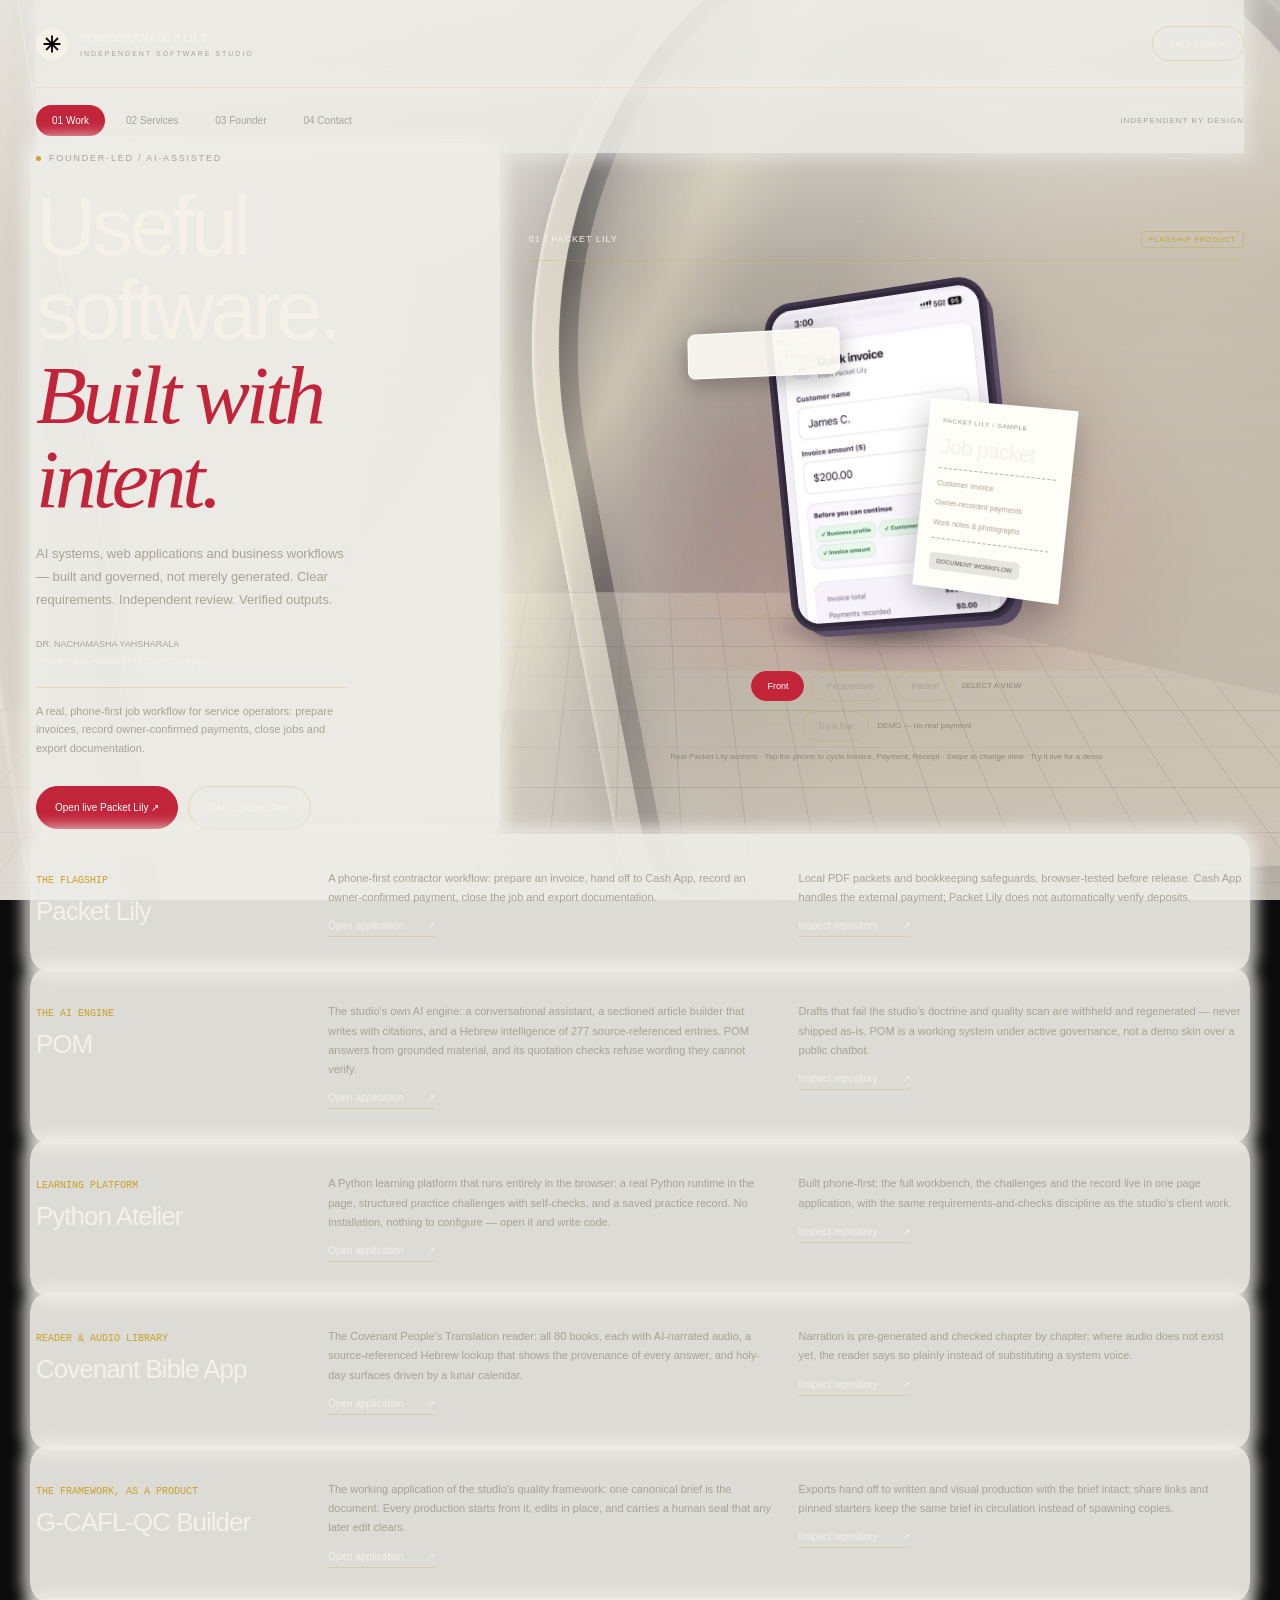
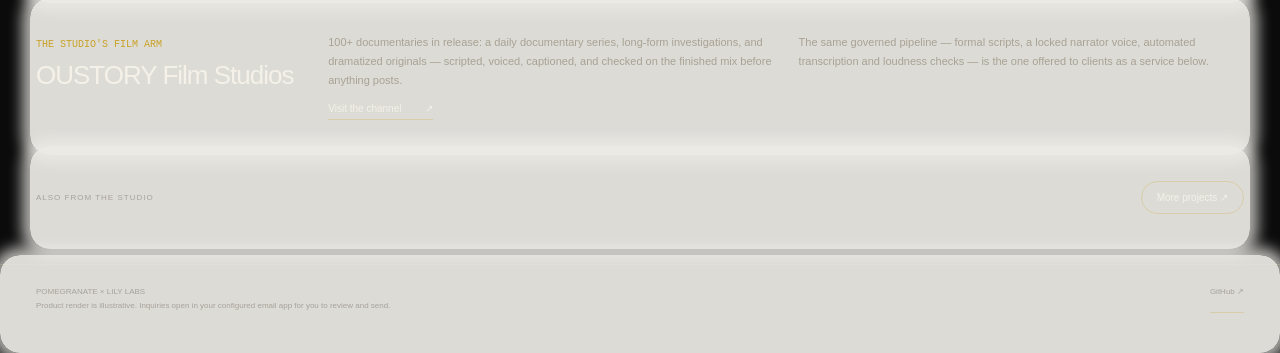
==== index.html @ 33f89dc4 "Initial site: Pomegranate × Lily Labs (Upwork landing, full services board)" ====
<!doctype html>
<html lang="en"><head><meta charset="utf-8"><meta name="viewport" content="width=device-width,initial-scale=1,viewport-fit=cover"><meta name="theme-color" content="#edece7"><meta property="og:type" content="website"><meta property="og:title" content="Pomegranate × Lily Labs — Independent Software Studio"><meta property="og:description" content="AI systems, web applications and business workflows — built and governed, not merely generated. Clear requirements. Independent review. Verified outputs."><meta name="referrer" content="no-referrer"><meta name="description" content="Pomegranate × Lily Labs builds AI systems, web applications, and business workflows — directed by the founder, built by a multi-agent AI operation, and released only after independent quality checks."><title>Pomegranate × Lily Labs — Independent Software Studio</title><link rel="icon" href="favicon.svg" type="image/svg+xml"><link rel="stylesheet" href="studio.css"><script src="studio.js" defer></script></head><body><div class="site"><header class="top"><a href="./" class="wordmark"><span class="mark" aria-hidden="true"><svg viewBox="0 0 32 32" fill="none"><path d="M16 4v24M4 16h24M7.5 7.5l17 17M7.5 24.5l17-17" stroke="currentColor" stroke-width="3" stroke-linecap="square"/><circle cx="16" cy="16" r="3.2" fill="currentColor"/></svg></span><span>POMEGRANATE × LILY<small>INDEPENDENT SOFTWARE STUDIO</small></span></a><button class="build-link" id="contact-cta" type="button">Let’s build <span aria-hidden="true">↗&#xfe0e;</span></button></header><input class="route" type="radio" name="route" id="nav-work" checked aria-label="Work"><input class="route" type="radio" name="route" id="nav-services" aria-label="Services"><input class="route" type="radio" name="route" id="nav-founder" aria-label="Founder"><input class="route" type="radio" name="route" id="nav-contact" aria-label="Contact"><nav class="navigation" aria-label="Studio views"><label for="nav-work">01 Work</label><label for="nav-services">02 Services</label><label for="nav-founder">03 Founder</label><label for="nav-contact">04 Contact</label><small>INDEPENDENT BY DESIGN</small></nav><main><section class="page" id="work"><div class="work-layout"><div class="intro"><div class="eyebrow">FOUNDER-LED / AI-ASSISTED</div><h1>Useful software.<br><em>Built with intent.</em></h1><p>AI systems, web applications and business workflows — built and governed, not merely generated. Clear requirements. Independent review. Verified outputs.</p><div class="founder-line">DR. NACHAMASHA YAHSHARALA<span>Founder &amp; AI-Assisted Full-Stack Developer</span></div><p class="product-note">A real, phone-first job workflow for service operators: prepare invoices, record owner-confirmed payments, close jobs and export documentation.</p><div class="intro-actions"><a class="btn" href="https://pomegranatexlily.github.io/Closeout-Pocket/" target="_blank" rel="noopener noreferrer">Open live Packet Lily ↗&#xfe0e;</a><a class="btn secondary" href="#contact" id="project-cta">Start a project brief</a></div></div><div class="stage-wrap"><div class="stage-header"><span>01 / PACKET LILY</span><span class="badge">FLAGSHIP PRODUCT</span></div><input class="mode" type="radio" name="angle" id="angle-front" checked aria-label="Front view"><input class="mode" type="radio" name="angle" id="angle-side" aria-label="Side view"><input class="mode" type="radio" name="angle" id="angle-packet" aria-label="Packet view"><div class="stage" id="stage" aria-label="Illustrative Packet Lily product model"><div class="back-line" aria-hidden="true"></div><div class="ground" aria-hidden="true"></div><div class="product"><div class="phone"><div class="screen" data-mode="shots"><img class="shot on" data-shot="invoice" src="[data-uri]" alt="Packet Lily invoice screen"><img class="shot" data-shot="payment" src="[data-uri]" alt="Packet Lily payment screen"><img class="shot" data-shot="receipt" src="[data-uri]" alt="Packet Lily receipt screen"><div class="live"><div class="live-badge">DEMO — no real payment, nothing leaves this page</div><div class="live-step on" data-step="1"><h4>Invoice (demo)</h4><label>Customer name<input id="live-name" type="text" placeholder="Customer name" autocomplete="off"></label><label>Amount ($)<input id="live-amount" type="number" inputmode="decimal" min="0" step="0.01" placeholder="0.00"></label><p class="live-note" id="live-note"></p><button id="live-generate" type="button">Generate invoice</button></div><div class="live-step" data-step="2"><h4>Invoice ready (demo)</h4><p>Customer: <strong id="live-customer-out"></strong></p><p>Invoice total: <strong id="live-total-out"></strong></p><p>Method: Cash App — demo only</p><button id="live-record" type="button">Record payment</button><button id="live-back1" type="button" class="secondary">Back</button></div><div class="live-step" data-step="3"><h4>Payment recorded</h4><p>Paid by: <strong id="live-paid-by"></strong></p><p>Amount: <strong id="live-paid-amount"></strong></p><p>Current balance due: <strong>$0.00</strong></p><button id="live-restart" type="button">Start over</button><button id="live-to-shots" type="button" class="secondary">Back to screenshots</button></div></div></div></div><div class="paper"><div class="tiny">PACKET LILY / SAMPLE</div><h4>Job packet</h4><hr><p>Customer invoice</p><p>Owner-recorded payments</p><p>Work notes &amp; photographs</p><hr><span class="pill">DOCUMENT WORKFLOW</span></div><div class="floating-tag">A PRACTICAL BUSINESS TOOL<strong>Job → invoice → closeout</strong></div></div></div><div class="angle-controls"><label for="angle-front">Front</label><label for="angle-side">Perspective</label><label for="angle-packet">Packet</label><span class="hint">SELECT A VIEW</span></div><div class="demo-toggle"><button id="demo-toggle" type="button" aria-pressed="false">Try it live</button><span class="demo-hint">DEMO — no real payment</span></div><p class="render-note">Real Packet Lily screens · Tap the phone to cycle Invoice, Payment, Receipt · Swipe to change view · Try it live for a demo</p></div></div><div class="project-summary"><div><span class="number">THE FLAGSHIP</span><h2>Packet Lily</h2></div><div><p>A phone-first contractor workflow: prepare an invoice, hand off to Cash App, record an owner-confirmed payment, close the job and export documentation.</p><a class="link" href="https://pomegranatexlily.github.io/Closeout-Pocket/" target="_blank" rel="noopener noreferrer">Open application <span>↗&#xfe0e;</span></a></div><div><p>Local PDF packets and bookkeeping safeguards, browser-tested before release. Cash App handles the external payment; Packet Lily does not automatically verify deposits.</p><a class="link" href="https://github.com/pomegranatexlily/Closeout-Pocket" target="_blank" rel="noopener noreferrer">Inspect repository <span>↗&#xfe0e;</span></a></div></div><div class="project-summary"><div><span class="number">THE AI ENGINE</span><h2>POM</h2></div><div><p>The studio's own AI engine: a conversational assistant, a sectioned article builder that writes with citations, and a Hebrew intelligence of 277 source-referenced entries. POM answers from grounded material, and its quotation checks refuse wording they cannot verify.</p><a class="link" href="https://pom-lily-labs.pages.dev/" target="_blank" rel="noopener noreferrer">Open application <span>↗&#xfe0e;</span></a></div><div><p>Drafts that fail the studio's doctrine and quality scan are withheld and regenerated — never shipped as-is. POM is a working system under active governance, not a demo skin over a public chatbot.</p><a class="link" href="https://github.com/pomegranatexlily/pom-lily-labs" target="_blank" rel="noopener noreferrer">Inspect repository <span>↗&#xfe0e;</span></a></div></div><div class="project-summary"><div><span class="number">LEARNING PLATFORM</span><h2>Python Atelier</h2></div><div><p>A Python learning platform that runs entirely in the browser: a real Python runtime in the page, structured practice challenges with self-checks, and a saved practice record. No installation, nothing to configure — open it and write code.</p><a class="link" href="https://pomegranatexlily.github.io/Python-Atelier/" target="_blank" rel="noopener noreferrer">Open application <span>↗&#xfe0e;</span></a></div><div><p>Built phone-first: the full workbench, the challenges and the record live in one page application, with the same requirements-and-checks discipline as the studio's client work.</p><a class="link" href="https://github.com/pomegranatexlily/Python-Atelier" target="_blank" rel="noopener noreferrer">Inspect repository <span>↗&#xfe0e;</span></a></div></div><div class="project-summary"><div><span class="number">READER &amp; AUDIO LIBRARY</span><h2>Covenant Bible App</h2></div><div><p>The Covenant People's Translation reader: all 80 books, each with AI-narrated audio, a source-referenced Hebrew lookup that shows the provenance of every answer, and holy-day surfaces driven by a lunar calendar.</p><a class="link" href="https://pomegranatexlily.github.io/cpt-bible-app/" target="_blank" rel="noopener noreferrer">Open application <span>↗&#xfe0e;</span></a></div><div><p>Narration is pre-generated and checked chapter by chapter; where audio does not exist yet, the reader says so plainly instead of substituting a system voice.</p><a class="link" href="https://github.com/pomegranatexlily/cpt-bible-app" target="_blank" rel="noopener noreferrer">Inspect repository <span>↗&#xfe0e;</span></a></div></div><div class="project-summary"><div><span class="number">THE FRAMEWORK, AS A PRODUCT</span><h2>G-CAFL-QC Builder</h2></div><div><p>The working application of the studio's quality framework: one canonical brief is the document. Every production starts from it, edits in place, and carries a human seal that any later edit clears.</p><a class="link" href="https://pomegranatexlily.github.io/gcaflqc-builder/" target="_blank" rel="noopener noreferrer">Open application <span>↗&#xfe0e;</span></a></div><div><p>Exports hand off to written and visual production with the brief intact; share links and pinned starters keep the same brief in circulation instead of spawning copies.</p><a class="link" href="https://github.com/pomegranatexlily/gcaflqc-builder" target="_blank" rel="noopener noreferrer">Inspect repository <span>↗&#xfe0e;</span></a></div></div><div class="project-summary"><div><span class="number">THE STUDIO'S FILM ARM</span><h2>OUSTORY Film Studios</h2></div><div><p>100+ documentaries in release: a daily documentary series, long-form investigations, and dramatized originals — scripted, voiced, captioned, and checked on the finished mix before anything posts.</p><a class="link" href="https://www.tiktok.com/@oustoryfilms" target="_blank" rel="noopener noreferrer">Visit the channel <span>↗&#xfe0e;</span></a></div><div><p>The same governed pipeline — formal scripts, a locked narrator voice, automated transcription and loudness checks — is the one offered to clients as a service below.</p></div></div><div class="supporting"><span>ALSO FROM THE STUDIO</span><a href="https://github.com/pomegranatexlily" target="_blank" rel="noopener noreferrer">More projects ↗&#xfe0e;</a></div></section><section class="page" id="services"><div class="text-page"><div class="eyebrow">WHAT WE BUILD</div><h2>Start with the problem.<br><em>Build the right thing.</em></h2><div class="service-row"><small>01</small><h3>Web applications<br>&amp; business websites</h3><p>Mobile-first websites and focused web tools, scoped around real users, required outputs and agreed acceptance checks.</p></div><div class="service-row"><small>02</small><h3>AI &amp; API integration</h3><p>Custom AI assistants and agents grounded in your own documents and data, the prompt systems behind them, multi-agent workflows with build-and-review separation, AI content systems with verification gates, and AI output auditing that catches fabricated claims before they ship. Bounded scope, explicit data boundaries, and loading, error and fallback behavior defined up front.</p></div><div class="service-row"><small>03</small><h3>Documents &amp; workflows</h3><p>Forms, reports, document exports and structured briefs that connect repeatable tasks. Storage, authentication and payments are scoped separately.</p></div><div class="service-row"><small>04</small><h3>Repair &amp; refinement</h3><p>Reproduce a defined issue, investigate its cause, make a targeted fix and check the affected flow. Unrelated redesigns and refactors stay out of scope.</p></div><div class="service-row"><small>05</small><h3>AI-narrated media production</h3><p>Documentary and short-form video editing, AI narration and voiceover, and repurposing batches cut from longer work — all on one studio pipeline: formally written scripts, a locked narrator voice, word-level burned-in captions, and transcription-verified delivery with loudness checks on the finished mix. The pipeline has shipped 100+ published films.</p></div><div class="service-row"><small>06</small><h3>Graphic design<br>&amp; brand identity</h3><p>Logos and mark systems, brand architecture, and graphics for social and print — designed as systems with rules, not one-off images. The studio’s own brand marks and the design layer of its book covers are the standing samples.</p></div><div class="service-row"><small>07</small><h3>Book design, ads<br>&amp; publishing</h3><p>Book covers, interior formatting and KDP print and ebook production, and finished video book ads built from the real cover and the verified price. Fourteen-plus published titles and fourteen shipped book ads stand as the record.</p></div><div class="service-row"><small>08</small><h3>Research writing<br>&amp; content systems</h3><p>Source-verified long-form articles delivered with their source ledgers, documentary scripts, technical documentation, resumes and website copy — plus social media content production and strategy run as a system, on a daily documentary channel that funnels viewers to books and offers. The Freedom Arkives article library and the channel’s record are the samples.</p></div><div class="service-row"><small>09</small><h3>E-learning<br>&amp; training design</h3><p>Interactive practice systems with self-checking exercises, learning records and training manuals — instructional design backed by a doctorate in education. Python Atelier, a working in-browser Python platform with five self-checking challenges and a practice record, is the proof.</p></div><div class="service-row"><small>10</small><h3>Admin &amp; operations support</h3><p>Data processing and cleanup, spreadsheet trackers and templates, transcription checked against the source audio, and document operations support — the same order-and-systems discipline that runs the studio’s own multi-project production.</p></div><div class="service-row"><small>11</small><h3>QA &amp; testing</h3><p>Website and web-app testing as a defined sprint: real-device checks, plain-language issue lists with reproductions, and re-verification after fixes — nothing called done until it has been checked on the finished build.</p></div></div></section><section class="page" id="founder"><div class="text-page"><div class="eyebrow">THE FOUNDER / THE METHOD</div><h2>Human direction.<br><em>AI-assisted execution.</em></h2><div class="founder-grid"><div><figure class="founder-photo"><img src="[data-uri]" alt="Musa T, founder of Pomegranate × Lily Labs" width="412" height="900"></figure><h3>Musa T</h3><p>Founder &amp; AI-Assisted Full-Stack Developer</p><p>I direct a multi-agent AI operation. Parallel AI builders draft and implement; independent reviewers check the work; nothing merges or ships without release. Claims are made before work is touched, and the builder is never the verifier. I define the requirements, investigate the defects, and hold the release line.</p><p>My work focuses on practical business tools, AI-enabled applications, and browser-based learning experiences. The studio's own record runs alongside the client work: 14+ published books including the Covenant Bible volumes, 100+ documentaries released through OUSTORY Film Studios, and a documentary channel produced on a daily system.</p><a class="btn secondary" href="https://github.com/pomegranatexlily" target="_blank" rel="noopener noreferrer">Explore GitHub ↗&#xfe0e;</a></div><div class="method"><div><b>G</b><span>Goal — define the result.</span></div><div><b>C</b><span>Context — understand the system.</span></div><div><b>A</b><span>Audience — identify the users.</span></div><div><b>F</b><span>Format — specify the deliverable.</span></div><div><b>L</b><span>Limits — establish boundaries.</span></div><div><b>QC</b><span>Quality Check — test and refine.</span></div></div></div></div></section><section class="page" id="contact"><div class="text-page"><div class="eyebrow">YOUR NEXT PROJECT</div><h2>What needs<br><em>to work better?</em></h2><p>Describe the users, the problem and the outcome. Work is taken as fixed-price, defined deliverables: scoped in a brief, built, and checked against it before release. Open an email draft addressed to us, then review and send it from your own email app.</p><form class="contact-form" id="brief-form" action="mailto:editor.hw12@gmail.com?subject=Pomegranate%20%C3%97%20Lily%20project%20inquiry" method="POST" enctype="text/plain"><label class="sr-only" for="brief">Describe your project</label><textarea id="brief" name="message" required maxlength="5000" placeholder="We need a better way to…"></textarea><a class="btn" id="email-cta" style="margin-top:15px" href="mailto:editor.hw12@gmail.com?subject=Pomegranate%20%C3%97%20Lily%20project%20inquiry">Open email app ↗&#xfe0e;</a><p class="no-js-info">Without JavaScript, the email link opens a draft with the recipient and subject. Copy your message above into the draft.</p><div class="status" id="brief-status" role="status" aria-live="polite"></div></form><p style="font-size:10px">You press Send in your email app. If no app opens, copy your message and email <a href="mailto:editor.hw12@gmail.com">editor.hw12@gmail.com</a>. Nothing is sent automatically by this website.</p></div></section></main><footer class="footer"><span>POMEGRANATE × LILY LABS<br>Product render is illustrative. Inquiries open in your configured email app for you to review and send.</span><a href="https://github.com/pomegranatexlily" target="_blank" rel="noopener noreferrer">GitHub ↗&#xfe0e;</a></footer></div></body></html>
---- studio.css ----
:root{--bg:#0B0B0C;--ink:#F5F1E8;--muted:#A9A294;--accent:#C9A227;--line:#C9A22740;--button:#C2243A}*{box-sizing:border-box}body{margin:0;background:var(--bg);color:var(--ink);font-family:Arial,Helvetica,sans-serif}button,input,textarea{font:inherit}a{color:inherit;text-decoration:none}button{cursor:pointer;color:inherit}button,a,input,textarea{-webkit-tap-highlight-color:transparent}button:focus-visible,a:focus-visible,input:focus-visible,textarea:focus-visible{outline:3px solid #C9A227;outline-offset:4px}::selection{background:var(--button)}.site{max-width:1480px;margin:auto}.top{height:88px;margin:0 36px;border-bottom:1px solid var(--line);display:flex;justify-content:space-between;align-items:center;gap:15px}.wordmark{font-size:12px;letter-spacing:-.3px;font-weight:750;display:flex;align-items:center;gap:12px}.mark{width:32px;height:32px;background:var(--ink);color:var(--bg);border-radius:50%;display:grid;place-content:center;flex:none}.mark svg{width:20px;height:20px;display:block}.wordmark small{font-size:7px;letter-spacing:2px;display:block;color:#A8A29A;margin-top:5px;font-weight:400}.build-link{appearance:none;background:transparent;color:var(--ink);font-family:inherit;font-size:10px;border:1px solid var(--line);padding:11px 17px;border-radius:25px;cursor:pointer}.route{position:absolute;width:1px;height:1px;opacity:0}.navigation{display:flex;gap:5px;margin:0 36px;padding:17px 0;align-items:center}.navigation label{font-size:10px;color:#A8A29A;padding:9px 15px;border:1px solid transparent;border-radius:30px;cursor:pointer}.navigation small{margin-left:auto;color:#A8A29A;font-size:8px;letter-spacing:1px}.page{display:none}#nav-work:checked~.navigation label[for=nav-work],#nav-services:checked~.navigation label[for=nav-services],#nav-founder:checked~.navigation label[for=nav-founder],#nav-contact:checked~.navigation label[for=nav-contact]{background:#C2243A;color:#fff}#nav-work:checked~main #work,#nav-services:checked~main #services,#nav-founder:checked~main #founder,#nav-contact:checked~main #contact{display:block}.route:focus-visible~.navigation{outline:2px solid var(--accent);outline-offset:3px}main{padding:0 36px 25px}.work-layout{display:grid;grid-template-columns:.8fr 1.25fr;gap:35px;align-items:center;min-height:640px}.eyebrow{font-size:9px;letter-spacing:1.8px;color:var(--muted);display:flex;align-items:center;gap:8px}.eyebrow:before{content:'';width:5px;height:5px;border-radius:50%;background:var(--accent)}h1{font-size:clamp(48px,6.5vw,88px);font-weight:400;letter-spacing:-4px;line-height:1.01;margin:22px 0}h1 em{font-family:Georgia,serif;font-weight:400;color:#C2243A}p{font-size:13px;line-height:1.75;color:var(--muted)}.intro>p{max-width:310px}.founder-line{font-size:9px;line-height:1.8;margin-top:25px;color:#A8A29A}.founder-line span{display:block;color:var(--ink)}.intro-actions{margin-top:28px;display:flex;gap:10px;align-items:center}.btn{font-size:10px;display:inline-flex;align-items:center;justify-content:center;gap:20px;background:#C2243A;color:white;padding:13px 18px;border:1px solid #C2243A;border-radius:25px;min-height:43px}.btn.secondary{background:transparent;color:var(--ink);border-color:var(--line)}.btn:disabled{opacity:.45;cursor:not-allowed}.stage-wrap{min-width:0}.stage-header{display:flex;align-items:center;justify-content:space-between;border-bottom:1px solid var(--line);padding:12px 0;font-size:9px;letter-spacing:1px}.stage-header .badge{color:#C9A227;border:1px solid #C9A22759;padding:4px 7px;border-radius:4px;font-size:7px}.stage{height:410px;position:relative;perspective:1200px;isolation:isolate;touch-action:pan-y;overflow:hidden;background:radial-gradient(ellipse at 50% 70%,#C2243A24,transparent 65%);border-radius:15px}.back-line{position:absolute;left:50%;top:68%;width:450px;height:145px;border:1px solid #C9A2272B;border-radius:50%;transform:translate(-50%,-50%) rotate(-9deg);pointer-events:none}.back-line:after{content:'';position:absolute;inset:15px;border:1px dashed #C9A22738;border-radius:50%}.ground{position:absolute;bottom:20px;left:50%;width:260px;height:48px;transform:translateX(-50%);background:radial-gradient(ellipse,#0000008C,transparent 67%);filter:blur(7px)}.product{position:absolute;left:50%;top:48%;width:235px;height:337px;margin-left:-117px;margin-top:-168px;transform:rotateY(-17deg) rotateZ(-6deg);transform-style:preserve-3d;transition:transform .7s cubic-bezier(.2,.8,.2,1)}.phone{position:absolute;inset:0;background:#302739;border:4px solid #3e344a;border-radius:30px;box-shadow:9px 10px 0 -4px #5d4e69,20px 30px 40px #35243d28;overflow:hidden}.screen{position:absolute;inset:4px;border-radius:22px;overflow:hidden;background:#f7f3fb;padding:14px 12px;color:#32213f}.screen-top{display:flex;justify-content:space-between;font-size:7px;align-items:center;margin-bottom:15px}.mini-mark{background:#684598;color:#f1d4a2;border-radius:50%;width:19px;height:19px;display:grid;place-content:center}.screen-hero{border-radius:13px;background:radial-gradient(ellipse at 100% 0,#977ca8,#30213e 80%);padding:19px 14px;color:white;position:relative;overflow:hidden}.screen-hero:after{content:'';width:280px;height:280px;border:1px solid #fff2;border-radius:50%;position:absolute;top:42px;left:20px}.screen-hero small{font-size:5px;letter-spacing:1px;color:#eac796}.screen-hero h3{font-size:28px;letter-spacing:-1.2px;line-height:1.03;margin:17px 0 12px}.screen-hero h3 span{color:#e4b4d5}.screen-hero p{font-size:7px;line-height:1.6;color:#e0d3e7;margin:0}.phone-button{font-size:8px;padding:10px;background:#7448a6;color:white;text-align:center;border-radius:7px;margin-top:10px}.phone-button.outline{background:transparent;border:1px solid #ddd0e7;color:#382442;margin-top:6px}.screen-note{font-size:5px;color:#907c9f;margin-top:13px;letter-spacing:.4px}.phone-nav{position:absolute;bottom:0;left:0;right:0;padding:11px 6px;background:#2b1d36;display:flex;justify-content:space-around;color:#d5c6df;font-size:6px}.paper{position:absolute;width:139px;right:-68px;top:132px;background:#fffdf7;padding:16px 13px;border:1px solid #fff;box-shadow:0 10px 30px #00000040;transform:translateZ(55px) rotateZ(12deg);transition:transform .7s}.paper .tiny{font-size:6px;color:#928c94;letter-spacing:.7px}.paper h4{font-weight:400;font-size:20px;margin:10px 0 8px;letter-spacing:-.7px}.paper hr{border:0;border-top:1px dashed #b6b2b7}.paper p{font-size:7px;margin:6px 0}.paper .pill{display:inline-block;background:#e7e5df;padding:5px 7px;border-radius:4px;color:#57544e;font-size:6px;margin-top:5px}.floating-tag{position:absolute;top:29px;left:-75px;padding:9px 12px;border:1px solid #fff;background:#faf8f1ed;border-radius:8px;box-shadow:0 5px 25px #0000004D;transform:translateZ(30px) rotateZ(5deg);font-size:7px}.floating-tag strong{display:block;font-size:12px;font-weight:400;margin-top:5px}.mode{position:absolute;opacity:0;width:1px;height:1px}.angle-controls{display:flex;gap:6px;align-items:center;justify-content:center}.angle-controls label{font-size:9px;color:#A8A29A;padding:9px 15px;border:1px solid var(--line);border-radius:20px;cursor:pointer}.angle-controls .hint{font-size:8px;color:#8E887C}.mode:focus-visible~.angle-controls{outline:2px solid var(--accent)}#angle-side:checked~.stage .product{transform:rotateY(26deg) rotateZ(5deg)}#angle-side:checked~.stage .paper{transform:translateZ(105px) translateX(5px) rotateZ(-8deg)}#angle-packet:checked~.stage .product{transform:rotateY(0) rotateZ(0) translateX(-32px)}#angle-packet:checked~.stage .paper{transform:translateZ(90px) translateX(-22px) scale(1.22) rotateZ(0deg)}#angle-front:checked~.angle-controls label[for=angle-front],#angle-side:checked~.angle-controls label[for=angle-side],#angle-packet:checked~.angle-controls label[for=angle-packet]{background:#C2243A;color:white;border-color:#C2243A}.render-note{font-size:8px;color:#8E887C;text-align:center;margin:10px 0 0;line-height:1.6}.project-summary{border-top:1px solid var(--line);display:grid;grid-template-columns:.6fr 1fr 1fr;gap:25px;padding:25px 0;margin-top:14px}.project-summary .number{font:10px monospace;color:#C9A227}.project-summary h2{font-size:26px;font-weight:400;letter-spacing:-1px;margin:9px 0 0}.project-summary p{font-size:11px;margin:0}.project-summary .link{display:inline-flex;font-size:10px;border-bottom:1px solid var(--line);padding-bottom:5px;margin-top:13px;gap:24px}.supporting{padding:25px 0;border-top:1px solid var(--line);margin-top:10px;display:flex;gap:15px;align-items:center;flex-wrap:wrap}.supporting span{font-size:8px;color:#A8A29A;letter-spacing:1px;margin-right:auto}.supporting a{font-size:10px;border:1px solid var(--line);border-radius:25px;padding:10px 15px}.text-page{max-width:940px;margin:25px auto 65px;min-height:450px}.text-page h2{font-size:clamp(36px,5vw,65px);font-weight:400;line-height:1.08;letter-spacing:-2px;margin:24px 0 35px}.text-page h2 em{font-family:Georgia,serif;font-weight:400;color:#C2243A}.service-row{border-top:1px solid var(--line);padding:23px 0;display:grid;grid-template-columns:35px 1fr 1fr;gap:20px}.service-row small{font-size:9px;color:#C9A227}.service-row h3{font-size:21px;font-weight:400;margin:0;letter-spacing:-.5px}.service-row p{font-size:12px;margin:0}.founder-grid{display:grid;grid-template-columns:1fr 1fr;gap:40px}.founder-grid h3{font-size:20px;font-weight:400;line-height:1.5;margin-top:0}.founder-grid p{font-size:12px}.method{display:grid;grid-template-columns:1fr 1fr;gap:18px}.method div{border-top:1px solid var(--line);padding:13px 0}.method b{font:25px Georgia,serif;color:var(--accent);font-weight:400}.method span{display:block;font-size:10px;margin-top:8px}.contact-form textarea{width:100%;min-height:160px;border:1px solid var(--line);background:#131315;border-radius:10px;font-size:13px;padding:17px;line-height:1.7}.footer{padding:20px 36px 30px;border-top:1px solid var(--line);display:flex;justify-content:space-between;gap:15px;font-size:8px;color:#A8A29A;line-height:1.7}.footer a{border-bottom:1px solid var(--line)}.sr-only{position:absolute;width:1px;height:1px;overflow:hidden;clip:rect(0,0,0,0)}
@media(max-width:760px){.top{margin:0 22px;height:76px}.wordmark{font-size:10px;gap:9px}.wordmark small{font-size:6px;letter-spacing:1.6px}.mark{width:27px;height:27px}.mark svg{width:17px;height:17px}.build-link{padding:9px 12px;font-size:9px}.navigation{margin:0 22px;padding:14px 0;gap:2px;justify-content:space-between}.navigation label{padding:9px 12px;font-size:9px}.navigation small{display:none}main{padding:0 22px 15px}.work-layout{display:flex;flex-direction:column;gap:22px;align-items:stretch;min-height:0}.intro{padding-top:18px}.eyebrow{font-size:8px;letter-spacing:1.3px}h1{font-size:48px;letter-spacing:-2.5px;line-height:1.02;margin:17px 0 12px}h1 br{display:none}.intro>p{font-size:12px;max-width:340px;margin:0}.founder-line{font-size:8px;margin-top:16px}.founder-line span{display:inline;margin-left:8px}.intro-actions{display:none}.demo-trigger>summary{font-size:10px;padding:12px 16px}.stage-header{padding:10px 0;font-size:8px}.stage-header .badge{font-size:6px}.stage{height:365px}.product{scale:.9;top:49%}.floating-tag{left:-42px;font-size:6px;top:21px;padding:9px}.floating-tag strong{font-size:10px}.paper{right:-49px;width:130px;padding:15px 12px}.back-line{width:350px;height:120px}.angle-controls label{font-size:8px;padding:9px 13px}.angle-controls .hint{display:none}.render-note{font-size:7px;margin-top:10px}.project-summary{grid-template-columns:1fr;gap:15px;padding:22px 0;margin-top:24px}.project-summary h2{font-size:27px}.project-summary p{font-size:11px;max-width:360px}.project-summary .link{margin-top:9px}.supporting{margin-top:0;gap:8px;padding:20px 0}.supporting span{width:100%;font-size:7px;margin-bottom:4px}.supporting a{font-size:9px;padding:9px 12px}.text-page{margin-top:20px;min-height:440px}.text-page h2{font-size:40px;letter-spacing:-1.8px}.service-row{grid-template-columns:20px 1fr;gap:8px 15px}.service-row h3{font-size:19px}.service-row p{grid-column:2;font-size:11px}.founder-grid{grid-template-columns:1fr;gap:25px}.footer{padding:20px 22px 35px;font-size:7px;display:block}.footer a{display:inline-block;margin-top:10px}}
@media(max-width:360px){h1{font-size:40px}.stage{height:330px}.product{scale:.78}.navigation label{padding:8px 9px}.paper{right:-42px}}@media(prefers-reduced-motion:reduce){*{transition:none!important;animation:none!important}}

/* Landing-page refinement: clear product CTA and accessible header action. */
.product-note{max-width:390px;margin-top:18px;padding-top:14px;border-top:1px solid var(--line);font-size:11px;line-height:1.7}
.build-link{white-space:nowrap}
@media(max-width:760px){.intro-actions{display:flex}}
@media(max-width:700px){.top{margin:0 18px;height:76px}.navigation{margin:0 18px;gap:0;flex-wrap:wrap}.navigation label{padding:9px 10px}main{padding:0 18px 24px}.intro-actions{flex-wrap:wrap}.work-layout{min-height:0;padding-top:35px;gap:30px}.stage{height:360px}}

/* Packet Lily screenshots + live demo (appended; existing rules untouched). */
.screen .shot{position:absolute;inset:0;width:100%;height:100%;object-fit:cover;object-position:top center;opacity:0;transition:opacity .35s ease;pointer-events:none}
.screen .shot.on{opacity:1}
.screen[data-mode="live"] .shot{display:none}
.screen .live{position:absolute;inset:0;overflow:auto;background:#f7f3fb;padding:16px 12px 12px;display:none;color:#32213f}
.screen[data-mode="live"] .live{display:block}
.live-step{display:none}
.live-step.on{display:block}
.live h4{font-size:18px;font-weight:400;margin:6px 0 12px;letter-spacing:-.3px}
.live p{font-size:11px;margin:8px 0}
.live label{display:block;font-size:9px;letter-spacing:.4px;color:#6b5a7d}
.live input{width:100%;padding:10px;border:1px solid #ddd0e7;border-radius:7px;font-size:13px;margin:5px 0 10px;background:#fff;color:#32213f}
.live button{width:100%;font-size:11px;padding:11px;background:#7448a6;color:#fff;text-align:center;border:0;border-radius:7px;margin-top:6px;cursor:pointer}
.live button.secondary{background:transparent;border:1px solid #ddd0e7;color:#382442}
.live-badge{font-size:7px;letter-spacing:.5px;color:#7448a6;margin-bottom:8px}
.live-note{font-size:9px;color:#8a4b2f;min-height:14px}
.demo-toggle{display:flex;gap:8px;align-items:center;justify-content:center;margin-top:10px}
.demo-toggle button{font-size:9px;color:#A8A29A;padding:9px 15px;border:1px solid var(--line);border-radius:20px;cursor:pointer;background:transparent}
.demo-toggle button[aria-pressed="true"]{background:#C2243A;color:#fff;border-color:#C2243A}
.demo-toggle .demo-hint{font-size:8px;color:#8E887C}
/* Founder portrait (appended 2026-11-08; existing rules untouched). */
.founder-photo{margin:0 0 20px;padding-top:14px;border-top:1px solid var(--line)}
.founder-photo img{display:block;width:100%;max-width:320px;height:auto;border:1px solid var(--line)}
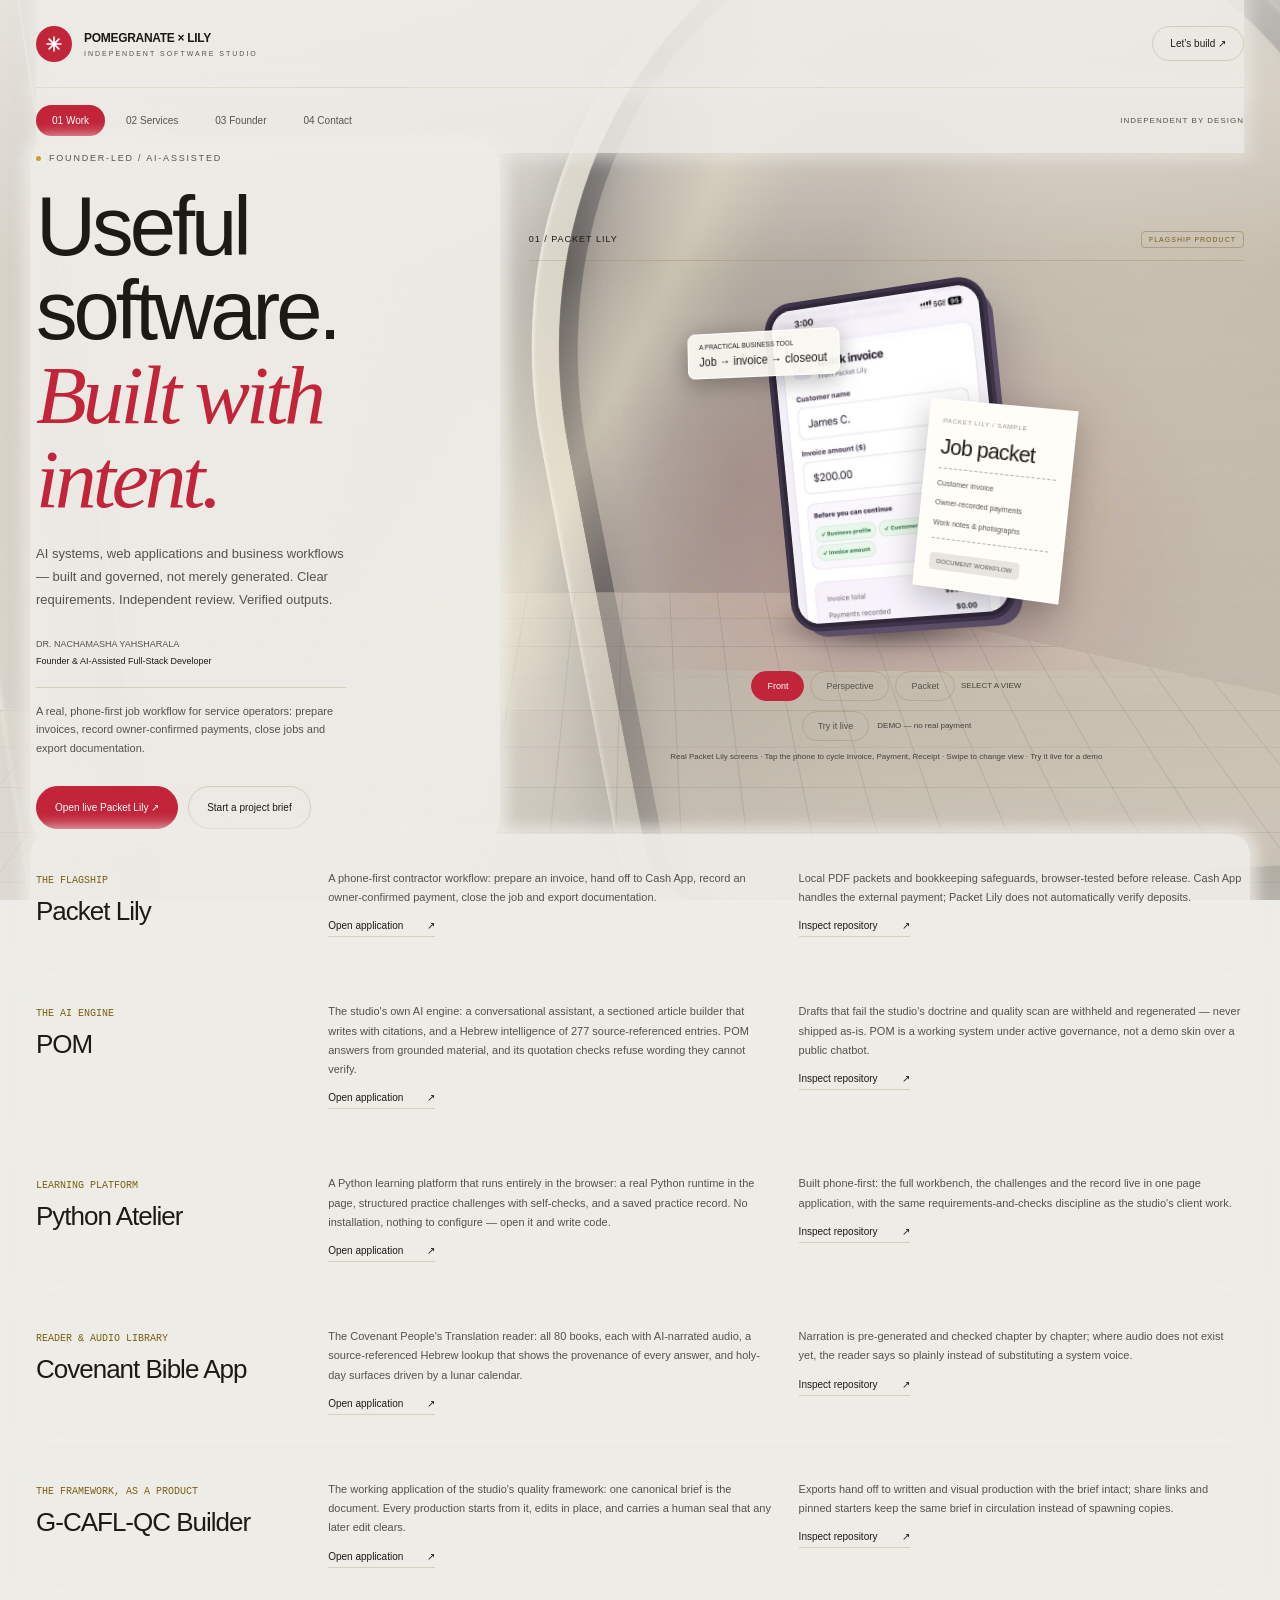
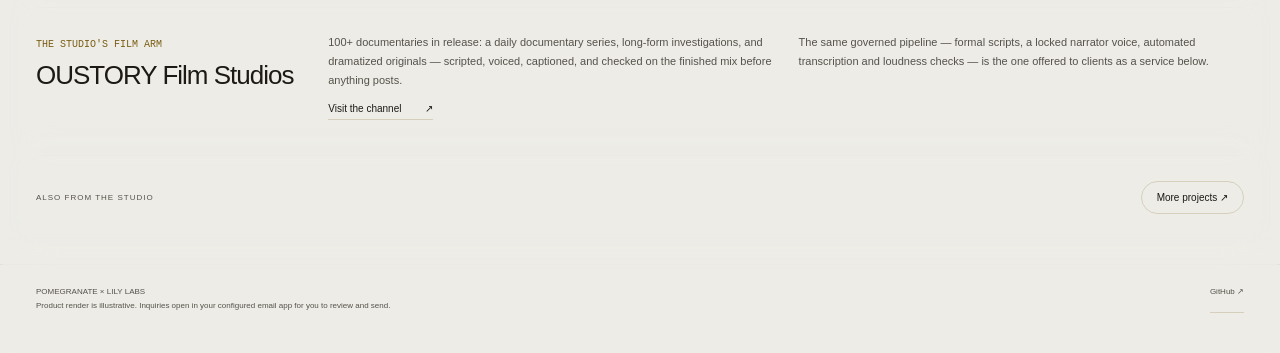
==== commit 5055c37d: "Restore full Packet Lily demo (Closeout Pocket) as packet-lily-demo.html; flagship links point to it" ====
--- a/index.html
+++ b/index.html
@@ -1,2 +1,2 @@
 <!doctype html>
-<html lang="en"><head><meta charset="utf-8"><meta name="viewport" content="width=device-width,initial-scale=1,viewport-fit=cover"><meta name="theme-color" content="#edece7"><meta property="og:type" content="website"><meta property="og:title" content="Pomegranate × Lily Labs — Independent Software Studio"><meta property="og:description" content="AI systems, web applications and business workflows — built and governed, not merely generated. Clear requirements. Independent review. Verified outputs."><meta name="referrer" content="no-referrer"><meta name="description" content="Pomegranate × Lily Labs builds AI systems, web applications, and business workflows — directed by the founder, built by a multi-agent AI operation, and released only after independent quality checks."><title>Pomegranate × Lily Labs — Independent Software Studio</title><link rel="icon" href="favicon.svg" type="image/svg+xml"><link rel="stylesheet" href="studio.css"><script src="studio.js" defer></script></head><body><div class="site"><header class="top"><a href="./" class="wordmark"><span class="mark" aria-hidden="true"><svg viewBox="0 0 32 32" fill="none"><path d="M16 4v24M4 16h24M7.5 7.5l17 17M7.5 24.5l17-17" stroke="currentColor" stroke-width="3" stroke-linecap="square"/><circle cx="16" cy="16" r="3.2" fill="currentColor"/></svg></span><span>POMEGRANATE × LILY<small>INDEPENDENT SOFTWARE STUDIO</small></span></a><button class="build-link" id="contact-cta" type="button">Let’s build <span aria-hidden="true">↗&#xfe0e;</span></button></header><input class="route" type="radio" name="route" id="nav-work" checked aria-label="Work"><input class="route" type="radio" name="route" id="nav-services" aria-label="Services"><input class="route" type="radio" name="route" id="nav-founder" aria-label="Founder"><input class="route" type="radio" name="route" id="nav-contact" aria-label="Contact"><nav class="navigation" aria-label="Studio views"><label for="nav-work">01 Work</label><label for="nav-services">02 Services</label><label for="nav-founder">03 Founder</label><label for="nav-contact">04 Contact</label><small>INDEPENDENT BY DESIGN</small></nav><main><section class="page" id="work"><div class="work-layout"><div class="intro"><div class="eyebrow">FOUNDER-LED / AI-ASSISTED</div><h1>Useful software.<br><em>Built with intent.</em></h1><p>AI systems, web applications and business workflows — built and governed, not merely generated. Clear requirements. Independent review. Verified outputs.</p><div class="founder-line">DR. NACHAMASHA YAHSHARALA<span>Founder &amp; AI-Assisted Full-Stack Developer</span></div><p class="product-note">A real, phone-first job workflow for service operators: prepare invoices, record owner-confirmed payments, close jobs and export documentation.</p><div class="intro-actions"><a class="btn" href="https://pomegranatexlily.github.io/Closeout-Pocket/" target="_blank" rel="noopener noreferrer">Open live Packet Lily ↗&#xfe0e;</a><a class="btn secondary" href="#contact" id="project-cta">Start a project brief</a></div></div><div class="stage-wrap"><div class="stage-header"><span>01 / PACKET LILY</span><span class="badge">FLAGSHIP PRODUCT</span></div><input class="mode" type="radio" name="angle" id="angle-front" checked aria-label="Front view"><input class="mode" type="radio" name="angle" id="angle-side" aria-label="Side view"><input class="mode" type="radio" name="angle" id="angle-packet" aria-label="Packet view"><div class="stage" id="stage" aria-label="Illustrative Packet Lily product model"><div class="back-line" aria-hidden="true"></div><div class="ground" aria-hidden="true"></div><div class="product"><div class="phone"><div class="screen" data-mode="shots"><img class="shot on" data-shot="invoice" src="[data-uri]" alt="Packet Lily invoice screen"><img class="shot" data-shot="payment" src="[data-uri]" alt="Packet Lily payment screen"><img class="shot" data-shot="receipt" src="[data-uri]" alt="Packet Lily receipt screen"><div class="live"><div class="live-badge">DEMO — no real payment, nothing leaves this page</div><div class="live-step on" data-step="1"><h4>Invoice (demo)</h4><label>Customer name<input id="live-name" type="text" placeholder="Customer name" autocomplete="off"></label><label>Amount ($)<input id="live-amount" type="number" inputmode="decimal" min="0" step="0.01" placeholder="0.00"></label><p class="live-note" id="live-note"></p><button id="live-generate" type="button">Generate invoice</button></div><div class="live-step" data-step="2"><h4>Invoice ready (demo)</h4><p>Customer: <strong id="live-customer-out"></strong></p><p>Invoice total: <strong id="live-total-out"></strong></p><p>Method: Cash App — demo only</p><button id="live-record" type="button">Record payment</button><button id="live-back1" type="button" class="secondary">Back</button></div><div class="live-step" data-step="3"><h4>Payment recorded</h4><p>Paid by: <strong id="live-paid-by"></strong></p><p>Amount: <strong id="live-paid-amount"></strong></p><p>Current balance due: <strong>$0.00</strong></p><button id="live-restart" type="button">Start over</button><button id="live-to-shots" type="button" class="secondary">Back to screenshots</button></div></div></div></div><div class="paper"><div class="tiny">PACKET LILY / SAMPLE</div><h4>Job packet</h4><hr><p>Customer invoice</p><p>Owner-recorded payments</p><p>Work notes &amp; photographs</p><hr><span class="pill">DOCUMENT WORKFLOW</span></div><div class="floating-tag">A PRACTICAL BUSINESS TOOL<strong>Job → invoice → closeout</strong></div></div></div><div class="angle-controls"><label for="angle-front">Front</label><label for="angle-side">Perspective</label><label for="angle-packet">Packet</label><span class="hint">SELECT A VIEW</span></div><div class="demo-toggle"><button id="demo-toggle" type="button" aria-pressed="false">Try it live</button><span class="demo-hint">DEMO — no real payment</span></div><p class="render-note">Real Packet Lily screens · Tap the phone to cycle Invoice, Payment, Receipt · Swipe to change view · Try it live for a demo</p></div></div><div class="project-summary"><div><span class="number">THE FLAGSHIP</span><h2>Packet Lily</h2></div><div><p>A phone-first contractor workflow: prepare an invoice, hand off to Cash App, record an owner-confirmed payment, close the job and export documentation.</p><a class="link" href="https://pomegranatexlily.github.io/Closeout-Pocket/" target="_blank" rel="noopener noreferrer">Open application <span>↗&#xfe0e;</span></a></div><div><p>Local PDF packets and bookkeeping safeguards, browser-tested before release. Cash App handles the external payment; Packet Lily does not automatically verify deposits.</p><a class="link" href="https://github.com/pomegranatexlily/Closeout-Pocket" target="_blank" rel="noopener noreferrer">Inspect repository <span>↗&#xfe0e;</span></a></div></div><div class="project-summary"><div><span class="number">THE AI ENGINE</span><h2>POM</h2></div><div><p>The studio's own AI engine: a conversational assistant, a sectioned article builder that writes with citations, and a Hebrew intelligence of 277 source-referenced entries. POM answers from grounded material, and its quotation checks refuse wording they cannot verify.</p><a class="link" href="https://pom-lily-labs.pages.dev/" target="_blank" rel="noopener noreferrer">Open application <span>↗&#xfe0e;</span></a></div><div><p>Drafts that fail the studio's doctrine and quality scan are withheld and regenerated — never shipped as-is. POM is a working system under active governance, not a demo skin over a public chatbot.</p><a class="link" href="https://github.com/pomegranatexlily/pom-lily-labs" target="_blank" rel="noopener noreferrer">Inspect repository <span>↗&#xfe0e;</span></a></div></div><div class="project-summary"><div><span class="number">LEARNING PLATFORM</span><h2>Python Atelier</h2></div><div><p>A Python learning platform that runs entirely in the browser: a real Python runtime in the page, structured practice challenges with self-checks, and a saved practice record. No installation, nothing to configure — open it and write code.</p><a class="link" href="https://pomegranatexlily.github.io/Python-Atelier/" target="_blank" rel="noopener noreferrer">Open application <span>↗&#xfe0e;</span></a></div><div><p>Built phone-first: the full workbench, the challenges and the record live in one page application, with the same requirements-and-checks discipline as the studio's client work.</p><a class="link" href="https://github.com/pomegranatexlily/Python-Atelier" target="_blank" rel="noopener noreferrer">Inspect repository <span>↗&#xfe0e;</span></a></div></div><div class="project-summary"><div><span class="number">READER &amp; AUDIO LIBRARY</span><h2>Covenant Bible App</h2></div><div><p>The Covenant People's Translation reader: all 80 books, each with AI-narrated audio, a source-referenced Hebrew lookup that shows the provenance of every answer, and holy-day surfaces driven by a lunar calendar.</p><a class="link" href="https://pomegranatexlily.github.io/cpt-bible-app/" target="_blank" rel="noopener noreferrer">Open application <span>↗&#xfe0e;</span></a></div><div><p>Narration is pre-generated and checked chapter by chapter; where audio does not exist yet, the reader says so plainly instead of substituting a system voice.</p><a class="link" href="https://github.com/pomegranatexlily/cpt-bible-app" target="_blank" rel="noopener noreferrer">Inspect repository <span>↗&#xfe0e;</span></a></div></div><div class="project-summary"><div><span class="number">THE FRAMEWORK, AS A PRODUCT</span><h2>G-CAFL-QC Builder</h2></div><div><p>The working application of the studio's quality framework: one canonical brief is the document. Every production starts from it, edits in place, and carries a human seal that any later edit clears.</p><a class="link" href="https://pomegranatexlily.github.io/gcaflqc-builder/" target="_blank" rel="noopener noreferrer">Open application <span>↗&#xfe0e;</span></a></div><div><p>Exports hand off to written and visual production with the brief intact; share links and pinned starters keep the same brief in circulation instead of spawning copies.</p><a class="link" href="https://github.com/pomegranatexlily/gcaflqc-builder" target="_blank" rel="noopener noreferrer">Inspect repository <span>↗&#xfe0e;</span></a></div></div><div class="project-summary"><div><span class="number">THE STUDIO'S FILM ARM</span><h2>OUSTORY Film Studios</h2></div><div><p>100+ documentaries in release: a daily documentary series, long-form investigations, and dramatized originals — scripted, voiced, captioned, and checked on the finished mix before anything posts.</p><a class="link" href="https://www.tiktok.com/@oustoryfilms" target="_blank" rel="noopener noreferrer">Visit the channel <span>↗&#xfe0e;</span></a></div><div><p>The same governed pipeline — formal scripts, a locked narrator voice, automated transcription and loudness checks — is the one offered to clients as a service below.</p></div></div><div class="supporting"><span>ALSO FROM THE STUDIO</span><a href="https://github.com/pomegranatexlily" target="_blank" rel="noopener noreferrer">More projects ↗&#xfe0e;</a></div></section><section class="page" id="services"><div class="text-page"><div class="eyebrow">WHAT WE BUILD</div><h2>Start with the problem.<br><em>Build the right thing.</em></h2><div class="service-row"><small>01</small><h3>Web applications<br>&amp; business websites</h3><p>Mobile-first websites and focused web tools, scoped around real users, required outputs and agreed acceptance checks.</p></div><div class="service-row"><small>02</small><h3>AI &amp; API integration</h3><p>Custom AI assistants and agents grounded in your own documents and data, the prompt systems behind them, multi-agent workflows with build-and-review separation, AI content systems with verification gates, and AI output auditing that catches fabricated claims before they ship. Bounded scope, explicit data boundaries, and loading, error and fallback behavior defined up front.</p></div><div class="service-row"><small>03</small><h3>Documents &amp; workflows</h3><p>Forms, reports, document exports and structured briefs that connect repeatable tasks. Storage, authentication and payments are scoped separately.</p></div><div class="service-row"><small>04</small><h3>Repair &amp; refinement</h3><p>Reproduce a defined issue, investigate its cause, make a targeted fix and check the affected flow. Unrelated redesigns and refactors stay out of scope.</p></div><div class="service-row"><small>05</small><h3>AI-narrated media production</h3><p>Documentary and short-form video editing, AI narration and voiceover, and repurposing batches cut from longer work — all on one studio pipeline: formally written scripts, a locked narrator voice, word-level burned-in captions, and transcription-verified delivery with loudness checks on the finished mix. The pipeline has shipped 100+ published films.</p></div><div class="service-row"><small>06</small><h3>Graphic design<br>&amp; brand identity</h3><p>Logos and mark systems, brand architecture, and graphics for social and print — designed as systems with rules, not one-off images. The studio’s own brand marks and the design layer of its book covers are the standing samples.</p></div><div class="service-row"><small>07</small><h3>Book design, ads<br>&amp; publishing</h3><p>Book covers, interior formatting and KDP print and ebook production, and finished video book ads built from the real cover and the verified price. Fourteen-plus published titles and fourteen shipped book ads stand as the record.</p></div><div class="service-row"><small>08</small><h3>Research writing<br>&amp; content systems</h3><p>Source-verified long-form articles delivered with their source ledgers, documentary scripts, technical documentation, resumes and website copy — plus social media content production and strategy run as a system, on a daily documentary channel that funnels viewers to books and offers. The Freedom Arkives article library and the channel’s record are the samples.</p></div><div class="service-row"><small>09</small><h3>E-learning<br>&amp; training design</h3><p>Interactive practice systems with self-checking exercises, learning records and training manuals — instructional design backed by a doctorate in education. Python Atelier, a working in-browser Python platform with five self-checking challenges and a practice record, is the proof.</p></div><div class="service-row"><small>10</small><h3>Admin &amp; operations support</h3><p>Data processing and cleanup, spreadsheet trackers and templates, transcription checked against the source audio, and document operations support — the same order-and-systems discipline that runs the studio’s own multi-project production.</p></div><div class="service-row"><small>11</small><h3>QA &amp; testing</h3><p>Website and web-app testing as a defined sprint: real-device checks, plain-language issue lists with reproductions, and re-verification after fixes — nothing called done until it has been checked on the finished build.</p></div></div></section><section class="page" id="founder"><div class="text-page"><div class="eyebrow">THE FOUNDER / THE METHOD</div><h2>Human direction.<br><em>AI-assisted execution.</em></h2><div class="founder-grid"><div><figure class="founder-photo"><img src="[data-uri]" alt="Musa T, founder of Pomegranate × Lily Labs" width="412" height="900"></figure><h3>Musa T</h3><p>Founder &amp; AI-Assisted Full-Stack Developer</p><p>I direct a multi-agent AI operation. Parallel AI builders draft and implement; independent reviewers check the work; nothing merges or ships without release. Claims are made before work is touched, and the builder is never the verifier. I define the requirements, investigate the defects, and hold the release line.</p><p>My work focuses on practical business tools, AI-enabled applications, and browser-based lea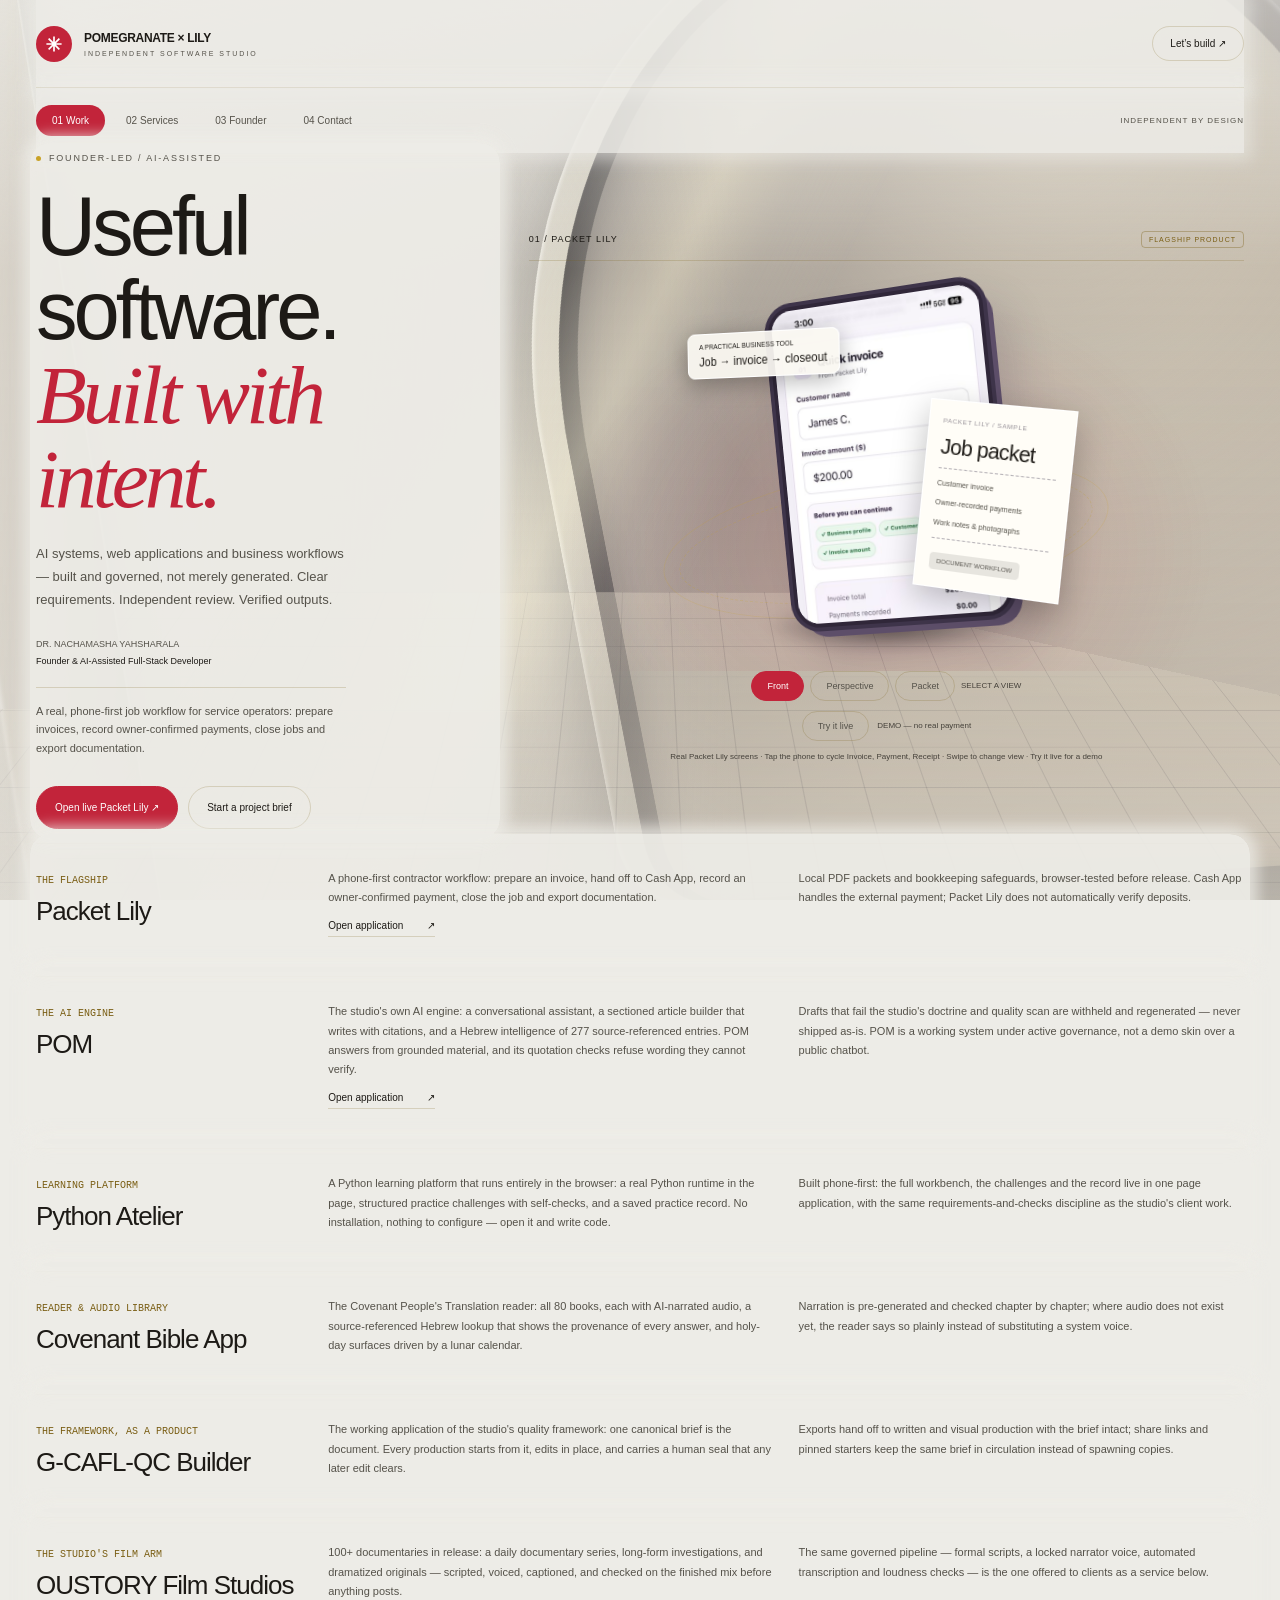
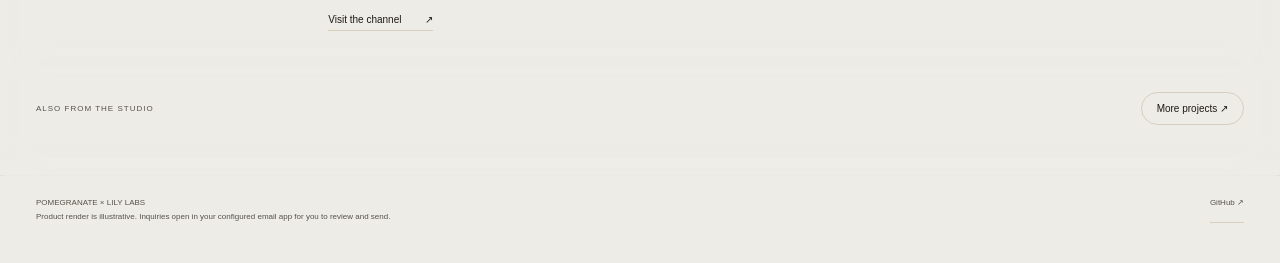
==== commit 5d0de142: "Strip dead suspended-account links until new repos are built; GitHub links point to pomlilylabs" ====
--- a/index.html
+++ b/index.html
@@ -1,2 +1,2 @@
 <!doctype html>
-<html lang="en"><head><meta charset="utf-8"><meta name="viewport" content="width=device-width,initial-scale=1,viewport-fit=cover"><meta name="theme-color" content="#edece7"><meta property="og:type" content="website"><meta property="og:title" content="Pomegranate × Lily Labs — Independent Software Studio"><meta property="og:description" content="AI systems, web applications and business workflows — built and governed, not merely generated. Clear requirements. Independent review. Verified outputs."><meta name="referrer" content="no-referrer"><meta name="description" content="Pomegranate × Lily Labs builds AI systems, web applications, and business workflows — directed by the founder, built by a multi-agent AI operation, and released only after independent quality checks."><title>Pomegranate × Lily Labs — Independent Software Studio</title><link rel="icon" href="favicon.svg" type="image/svg+xml"><link rel="stylesheet" href="studio.css"><script src="studio.js" defer></script></head><body><div class="site"><header class="top"><a href="./" class="wordmark"><span class="mark" aria-hidden="true"><svg viewBox="0 0 32 32" fill="none"><path d="M16 4v24M4 16h24M7.5 7.5l17 17M7.5 24.5l17-17" stroke="currentColor" stroke-width="3" stroke-linecap="square"/><circle cx="16" cy="16" r="3.2" fill="currentColor"/></svg></span><span>POMEGRANATE × LILY<small>INDEPENDENT SOFTWARE STUDIO</small></span></a><button class="build-link" id="contact-cta" type="button">Let’s build <span aria-hidden="true">↗&#xfe0e;</span></button></header><input class="route" type="radio" name="route" id="nav-work" checked aria-label="Work"><input class="route" type="radio" name="route" id="nav-services" aria-label="Services"><input class="route" type="radio" name="route" id="nav-founder" aria-label="Founder"><input class="route" type="radio" name="route" id="nav-contact" aria-label="Contact"><nav class="navigation" aria-label="Studio views"><label for="nav-work">01 Work</label><label for="nav-services">02 Services</label><label for="nav-founder">03 Founder</label><label for="nav-contact">04 Contact</label><small>INDEPENDENT BY DESIGN</small></nav><main><section class="page" id="work"><div class="work-layout"><div class="intro"><div class="eyebrow">FOUNDER-LED / AI-ASSISTED</div><h1>Useful software.<br><em>Built with intent.</em></h1><p>AI systems, web applications and business workflows — built and governed, not merely generated. Clear requirements. Independent review. Verified outputs.</p><div class="founder-line">DR. NACHAMASHA YAHSHARALA<span>Founder &amp; AI-Assisted Full-Stack Developer</span></div><p class="product-note">A real, phone-first job workflow for service operators: prepare invoices, record owner-confirmed payments, close jobs and export documentation.</p><div class="intro-actions"><a class="btn" href="packet-lily-demo.html" target="_blank" rel="noopener noreferrer">Open live Packet Lily ↗&#xfe0e;</a><a class="btn secondary" href="#contact" id="project-cta">Start a project brief</a></div></div><div class="stage-wrap"><div class="stage-header"><span>01 / PACKET LILY</span><span class="badge">FLAGSHIP PRODUCT</span></div><input class="mode" type="radio" name="angle" id="angle-front" checked aria-label="Front view"><input class="mode" type="radio" name="angle" id="angle-side" aria-label="Side view"><input class="mode" type="radio" name="angle" id="angle-packet" aria-label="Packet view"><div class="stage" id="stage" aria-label="Illustrative Packet Lily product model"><div class="back-line" aria-hidden="true"></div><div class="ground" aria-hidden="true"></div><div class="product"><div class="phone"><div class="screen" data-mode="shots"><img class="shot on" data-shot="invoice" src="[data-uri]" alt="Packet Lily invoice screen"><img class="shot" data-shot="payment" src="[data-uri]" alt="Packet Lily payment screen"><img class="shot" data-shot="receipt" src="[data-uri]" alt="Packet Lily receipt screen"><div class="live"><div class="live-badge">DEMO — no real payment, nothing leaves this page</div><div class="live-step on" data-step="1"><h4>Invoice (demo)</h4><label>Customer name<input id="live-name" type="text" placeholder="Customer name" autocomplete="off"></label><label>Amount ($)<input id="live-amount" type="number" inputmode="decimal" min="0" step="0.01" placeholder="0.00"></label><p class="live-note" id="live-note"></p><button id="live-generate" type="button">Generate invoice</button></div><div class="live-step" data-step="2"><h4>Invoice ready (demo)</h4><p>Customer: <strong id="live-customer-out"></strong></p><p>Invoice total: <strong id="live-total-out"></strong></p><p>Method: Cash App — demo only</p><button id="live-record" type="button">Record payment</button><button id="live-back1" type="button" class="secondary">Back</button></div><div class="live-step" data-step="3"><h4>Payment recorded</h4><p>Paid by: <strong id="live-paid-by"></strong></p><p>Amount: <strong id="live-paid-amount"></strong></p><p>Current balance due: <strong>$0.00</strong></p><button id="live-restart" type="button">Start over</button><button id="live-to-shots" type="button" class="secondary">Back to screenshots</button></div></div></div></div><div class="paper"><div class="tiny">PACKET LILY / SAMPLE</div><h4>Job packet</h4><hr><p>Customer invoice</p><p>Owner-recorded payments</p><p>Work notes &amp; photographs</p><hr><span class="pill">DOCUMENT WORKFLOW</span></div><div class="floating-tag">A PRACTICAL BUSINESS TOOL<strong>Job → invoice → closeout</strong></div></div></div><div class="angle-controls"><label for="angle-front">Front</label><label for="angle-side">Perspective</label><label for="angle-packet">Packet</label><span class="hint">SELECT A VIEW</span></div><div class="demo-toggle"><button id="demo-toggle" type="button">Try it live</button><span class="demo-hint">DEMO — no real payment</span></div><p class="render-note">Real Packet Lily screens · Tap the phone to cycle Invoice, Payment, Receipt · Swipe to change view · Try it live for a demo</p></div></div><div class="project-summary"><div><span class="number">THE FLAGSHIP</span><h2>Packet Lily</h2></div><div><p>A phone-first contractor workflow: prepare an invoice, hand off to Cash App, record an owner-confirmed payment, close the job and export documentation.</p><a class="link" href="packet-lily-demo.html" target="_blank" rel="noopener noreferrer">Open application <span>↗&#xfe0e;</span></a></div><div><p>Local PDF packets and bookkeeping safeguards, browser-tested before release. Cash App handles the external payment; Packet Lily does not automatically verify deposits.</p><a class="link" href="https://github.com/pomegranatexlily/Closeout-Pocket" target="_blank" rel="noopener noreferrer">Inspect repository <span>↗&#xfe0e;</span></a></div></div><div class="project-summary"><div><span class="number">THE AI ENGINE</span><h2>POM</h2></div><div><p>The studio's own AI engine: a conversational assistant, a sectioned article builder that writes with citations, and a Hebrew intelligence of 277 source-referenced entries. POM answers from grounded material, and its quotation checks refuse wording they cannot verify.</p><a class="link" href="https://pom-lily-labs.pages.dev/" target="_blank" rel="noopener noreferrer">Open application <span>↗&#xfe0e;</span></a></div><div><p>Drafts that fail the studio's doctrine and quality scan are withheld and regenerated — never shipped as-is. POM is a working system under active governance, not a demo skin over a public chatbot.</p><a class="link" href="https://github.com/pomegranatexlily/pom-lily-labs" target="_blank" rel="noopener noreferrer">Inspect repository <span>↗&#xfe0e;</span></a></div></div><div class="project-summary"><div><span class="number">LEARNING PLATFORM</span><h2>Python Atelier</h2></div><div><p>A Python learning platform that runs entirely in the browser: a real Python runtime in the page, structured practice challenges with self-checks, and a saved practice record. No installation, nothing to configure — open it and write code.</p><a class="link" href="https://pomegranatexlily.github.io/Python-Atelier/" target="_blank" rel="noopener noreferrer">Open application <span>↗&#xfe0e;</span></a></div><div><p>Built phone-first: the full workbench, the challenges and the record live in one page application, with the same requirements-and-checks discipline as the studio's client work.</p><a class="link" href="https://github.com/pomegranatexlily/Python-Atelier" target="_blank" rel="noopener noreferrer">Inspect repository <span>↗&#xfe0e;</span></a></div></div><div class="project-summary"><div><span class="number">READER &amp; AUDIO LIBRARY</span><h2>Covenant Bible App</h2></div><div><p>The Covenant People's Translation reader: all 80 books, each with AI-narrated audio, a source-referenced Hebrew lookup that shows the provenance of every answer, and holy-day surfaces driven by a lunar calendar.</p><a class="link" href="https://pomegranatexlily.github.io/cpt-bible-app/" target="_blank" rel="noopener noreferrer">Open application <span>↗&#xfe0e;</span></a></div><div><p>Narration is pre-generated and checked chapter by chapter; where audio does not exist yet, the reader says so plainly instead of substituting a system voice.</p><a class="link" href="https://github.com/pomegranatexlily/cpt-bible-app" target="_blank" rel="noopener noreferrer">Inspect repository <span>↗&#xfe0e;</span></a></div></div><div class="project-summary"><div><span class="number">THE FRAMEWORK, AS A PRODUCT</span><h2>G-CAFL-QC Builder</h2></div><div><p>The working application of the studio's quality framework: one canonical brief is the document. Every production starts from it, edits in place, and carries a human seal that any later edit clears.</p><a class="link" href="https://pomegranatexlily.github.io/gcaflqc-builder/" target="_blank" rel="noopener noreferrer">Open application <span>↗&#xfe0e;</span></a></div><div><p>Exports hand off to written and visual production with the brief intact; share links and pinned starters keep the same brief in circulation instead of spawning copies.</p><a class="link" href="https://github.com/pomegranatexlily/gcaflqc-builder" target="_blank" rel="noopener noreferrer">Inspect repository <span>↗&#xfe0e;</span></a></div></div><div class="project-summary"><div><span class="number">THE STUDIO'S FILM ARM</span><h2>OUSTORY Film Studios</h2></div><div><p>100+ documentaries in release: a daily documentary series, long-form investigations, and dramatized originals — scripted, voiced, captioned, and checked on the finished mix before anything posts.</p><a class="link" href="https://www.tiktok.com/@oustoryfilms" target="_blank" rel="noopener noreferrer">Visit the channel <span>↗&#xfe0e;</span></a></div><div><p>The same governed pipeline — formal scripts, a locked narrator voice, automated transcription and loudness checks — is the one offered to clients as a service below.</p></div></div><div class="supporting"><span>ALSO FROM THE STUDIO</span><a href="https://github.com/pomegranatexlily" target="_blank" rel="noopener noreferrer">More projects ↗&#xfe0e;</a></div></section><section class="page" id="services"><div class="text-page"><div class="eyebrow">WHAT WE BUILD</div><h2>Start with the problem.<br><em>Build the right thing.</em></h2><div class="service-row"><small>01</small><h3>Web applications<br>&amp; business websites</h3><p>Mobile-first websites and focused web tools, scoped around real users, required outputs and agreed acceptance checks.</p></div><div class="service-row"><small>02</small><h3>AI &amp; API integration</h3><p>Custom AI assistants and agents grounded in your own documents and data, the prompt systems behind them, multi-agent workflows with build-and-review separation, AI content systems with verification gates, and AI output auditing that catches fabricated claims before they ship. Bounded scope, explicit data boundaries, and loading, error and fallback behavior defined up front.</p></div><div class="service-row"><small>03</small><h3>Documents &amp; workflows</h3><p>Forms, reports, document exports and structured briefs that connect repeatable tasks. Storage, authentication and payments are scoped separately.</p></div><div class="service-row"><small>04</small><h3>Repair &amp; refinement</h3><p>Reproduce a defined issue, investigate its cause, make a targeted fix and check the affected flow. Unrelated redesigns and refactors stay out of scope.</p></div><div class="service-row"><small>05</small><h3>AI-narrated media production</h3><p>Documentary and short-form video editing, AI narration and voiceover, and repurposing batches cut from longer work — all on one studio pipeline: formally written scripts, a locked narrator voice, word-level burned-in captions, and transcription-verified delivery with loudness checks on the finished mix. The pipeline has shipped 100+ published films.</p></div><div class="service-row"><small>06</small><h3>Graphic design<br>&amp; brand identity</h3><p>Logos and mark systems, brand architecture, and graphics for social and print — designed as systems with rules, not one-off images. The studio’s own brand marks and the design layer of its book covers are the standing samples.</p></div><div class="service-row"><small>07</small><h3>Book design, ads<br>&amp; publishing</h3><p>Book covers, interior formatting and KDP print and ebook production, and finished video book ads built from the real cover and the verified price. Fourteen-plus published titles and fourteen shipped book ads stand as the record.</p></div><div class="service-row"><small>08</small><h3>Research writing<br>&amp; content systems</h3><p>Source-verified long-form articles delivered with their source ledgers, documentary scripts, technical documentation, resumes and website copy — plus social media content production and strategy run as a system, on a daily documentary channel that funnels viewers to books and offers. The Freedom Arkives article library and the channel’s record are the samples.</p></div><div class="service-row"><small>09</small><h3>E-learning<br>&amp; training design</h3><p>Interactive practice systems with self-checking exercises, learning records and training manuals — instructional design backed by a doctorate in education. Python Atelier, a working in-browser Python platform with five self-checking challenges and a practice record, is the proof.</p></div><div class="service-row"><small>10</small><h3>Admin &amp; operations support</h3><p>Data processing and cleanup, spreadsheet trackers and templates, transcription checked against the source audio, and document operations support — the same order-and-systems discipline that runs the studio’s own multi-project production.</p></div><div class="service-row"><small>11</small><h3>QA &amp; testing</h3><p>Website and web-app testing as a defined sprint: real-device checks, plain-language issue lists with reproductions, and re-verification after fixes — nothing called done until it has been checked on the finished build.</p></div></div></section><section class="page" id="founder"><div class="text-page"><div class="eyebrow">THE FOUNDER / THE METHOD</div><h2>Human direction.<br><em>AI-assisted execution.</em></h2><div class="founder-grid"><div><figure class="founder-photo"><img src="[data-uri]" alt="Musa T, founder of Pomegranate × Lily Labs" width="412" height="900"></figure><h3>Musa T</h3><p>Founder &amp; AI-Assisted Full-Stack Developer</p><p>I direct a multi-agent AI operation. Parallel AI builders draft and implement; independent reviewers check the work; nothing merges or ships without release. Claims are made before work is touched, and the builder is never the verifier. I define the requirements, investigate the defects, and hold the release line.</p><p>My work focuses on practical business tools, AI-enabled applications, and browser-based learning experiences. The studio's own record runs alongside the client work: 14+ pu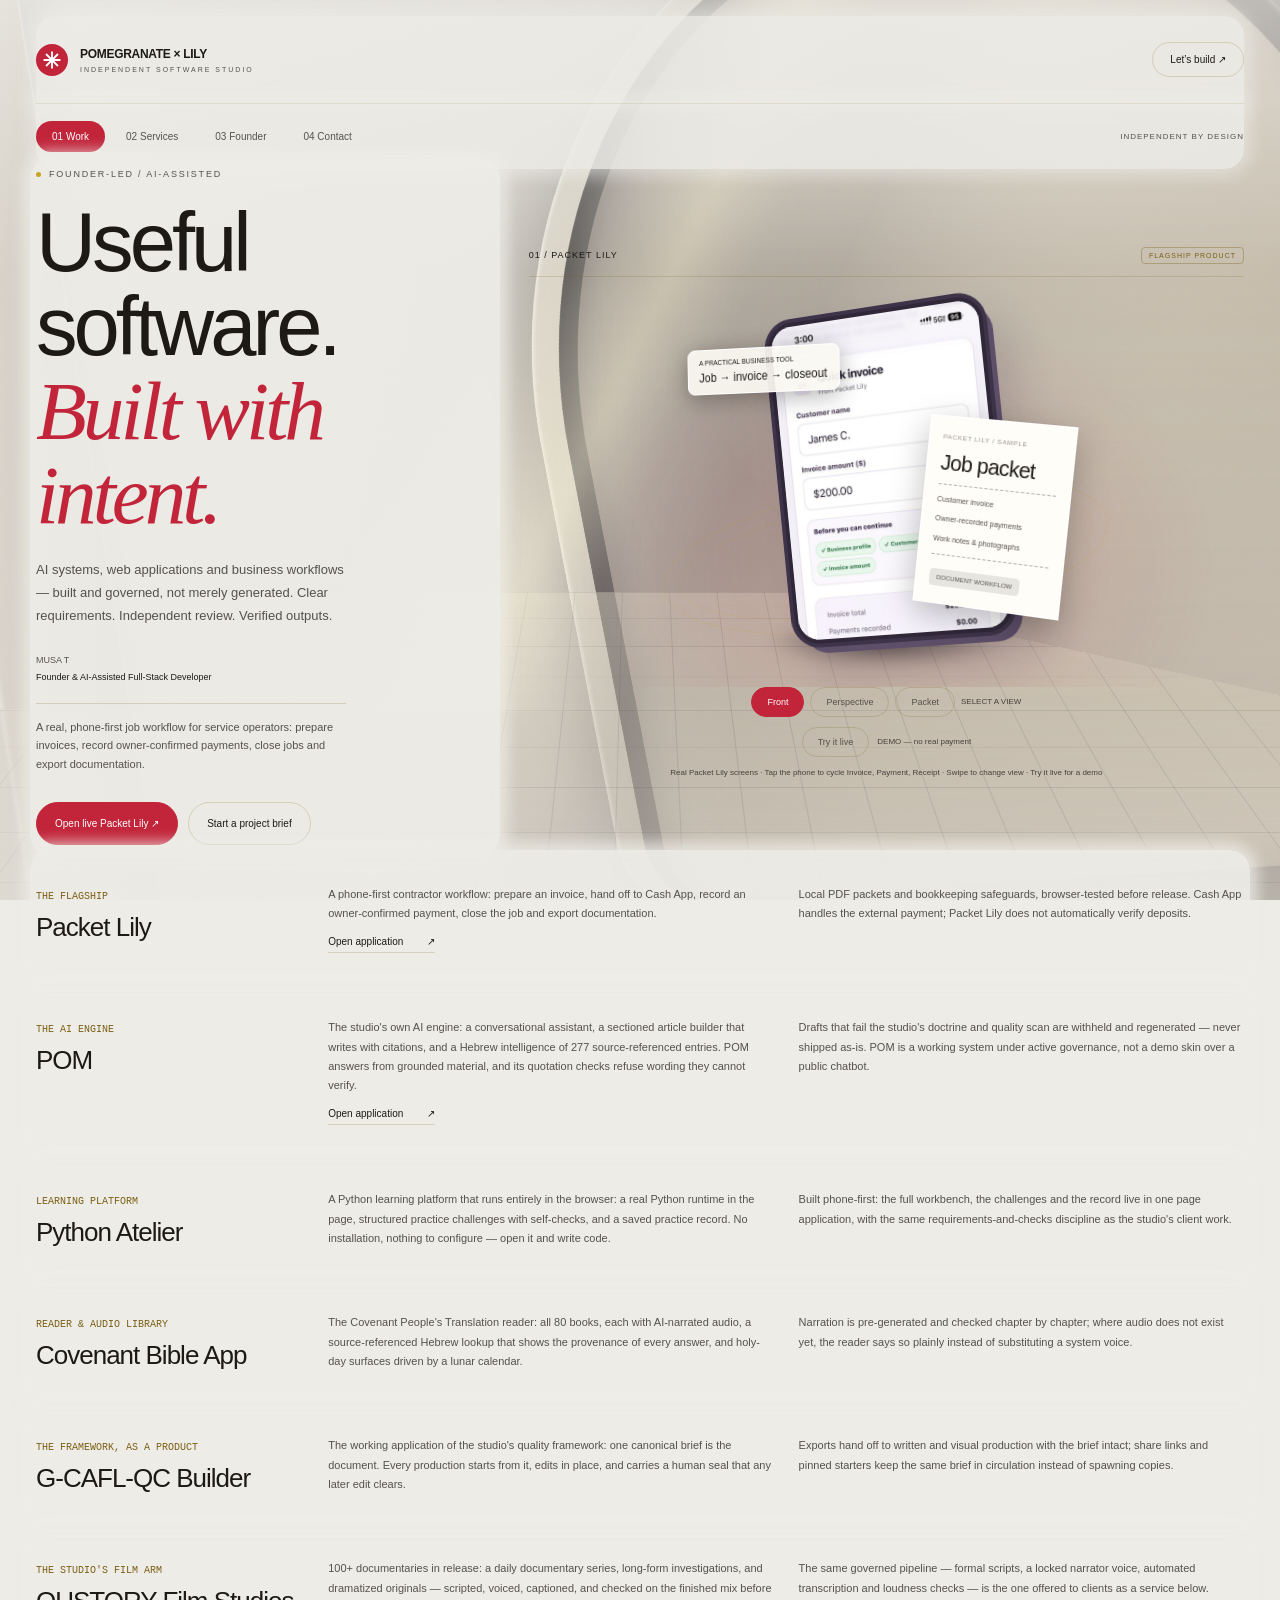
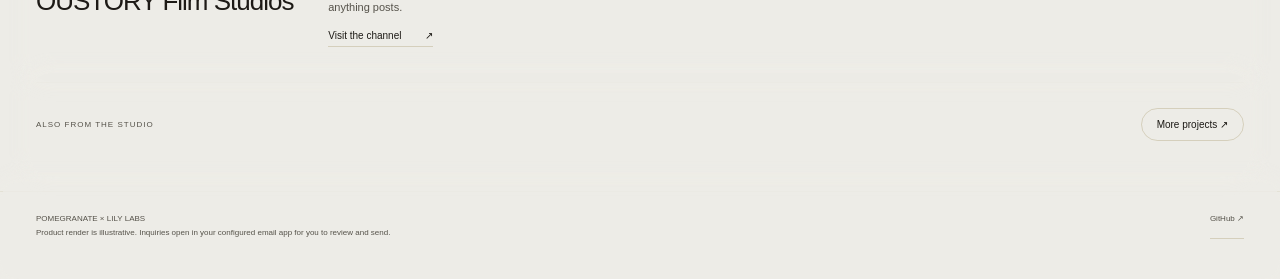
==== commit ab7d3f89: "Founder name Musa T site-wide; contact email to pomlilylabs@gmail.com" ====
--- a/index.html
+++ b/index.html
@@ -1,2 +1,2 @@
 <!doctype html>
-<html lang="en"><head><meta charset="utf-8"><meta name="viewport" content="width=device-width,initial-scale=1,viewport-fit=cover"><meta name="theme-color" content="#edece7"><meta property="og:type" content="website"><meta property="og:title" content="Pomegranate × Lily Labs — Independent Software Studio"><meta property="og:description" content="AI systems, web applications and business workflows — built and governed, not merely generated. Clear requirements. Independent review. Verified outputs."><meta name="referrer" content="no-referrer"><meta name="description" content="Pomegranate × Lily Labs builds AI systems, web applications, and business workflows — directed by the founder, built by a multi-agent AI operation, and released only after independent quality checks."><title>Pomegranate × Lily Labs — Independent Software Studio</title><link rel="icon" href="favicon.svg" type="image/svg+xml"><link rel="stylesheet" href="studio.css"><script src="studio.js" defer></script></head><body><div class="site"><header class="top"><a href="./" class="wordmark"><span class="mark" aria-hidden="true"><svg viewBox="0 0 32 32" fill="none"><path d="M16 4v24M4 16h24M7.5 7.5l17 17M7.5 24.5l17-17" stroke="currentColor" stroke-width="3" stroke-linecap="square"/><circle cx="16" cy="16" r="3.2" fill="currentColor"/></svg></span><span>POMEGRANATE × LILY<small>INDEPENDENT SOFTWARE STUDIO</small></span></a><button class="build-link" id="contact-cta" type="button">Let’s build <span aria-hidden="true">↗&#xfe0e;</span></button></header><input class="route" type="radio" name="route" id="nav-work" checked aria-label="Work"><input class="route" type="radio" name="route" id="nav-services" aria-label="Services"><input class="route" type="radio" name="route" id="nav-founder" aria-label="Founder"><input class="route" type="radio" name="route" id="nav-contact" aria-label="Contact"><nav class="navigation" aria-label="Studio views"><label for="nav-work">01 Work</label><label for="nav-services">02 Services</label><label for="nav-founder">03 Founder</label><label for="nav-contact">04 Contact</label><small>INDEPENDENT BY DESIGN</small></nav><main><section class="page" id="work"><div class="work-layout"><div class="intro"><div class="eyebrow">FOUNDER-LED / AI-ASSISTED</div><h1>Useful software.<br><em>Built with intent.</em></h1><p>AI systems, web applications and business workflows — built and governed, not merely generated. Clear requirements. Independent review. Verified outputs.</p><div class="founder-line">DR. NACHAMASHA YAHSHARALA<span>Founder &amp; AI-Assisted Full-Stack Developer</span></div><p class="product-note">A real, phone-first job workflow for service operators: prepare invoices, record owner-confirmed payments, close jobs and export documentation.</p><div class="intro-actions"><a class="btn" href="packet-lily-demo.html" target="_blank" rel="noopener noreferrer">Open live Packet Lily ↗&#xfe0e;</a><a class="btn secondary" href="#contact" id="project-cta">Start a project brief</a></div></div><div class="stage-wrap"><div class="stage-header"><span>01 / PACKET LILY</span><span class="badge">FLAGSHIP PRODUCT</span></div><input class="mode" type="radio" name="angle" id="angle-front" checked aria-label="Front view"><input class="mode" type="radio" name="angle" id="angle-side" aria-label="Side view"><input class="mode" type="radio" name="angle" id="angle-packet" aria-label="Packet view"><div class="stage" id="stage" aria-label="Illustrative Packet Lily product model"><div class="back-line" aria-hidden="true"></div><div class="ground" aria-hidden="true"></div><div class="product"><div class="phone"><div class="screen" data-mode="shots"><img class="shot on" data-shot="invoice" src="[data-uri]" alt="Packet Lily invoice screen"><img class="shot" data-shot="payment" src="[data-uri]" alt="Packet Lily payment screen"><img class="shot" data-shot="receipt" src="[data-uri]" alt="Packet Lily receipt screen"><div class="live"><div class="live-badge">DEMO — no real payment, nothing leaves this page</div><div class="live-step on" data-step="1"><h4>Invoice (demo)</h4><label>Customer name<input id="live-name" type="text" placeholder="Customer name" autocomplete="off"></label><label>Amount ($)<input id="live-amount" type="number" inputmode="decimal" min="0" step="0.01" placeholder="0.00"></label><p class="live-note" id="live-note"></p><button id="live-generate" type="button">Generate invoice</button></div><div class="live-step" data-step="2"><h4>Invoice ready (demo)</h4><p>Customer: <strong id="live-customer-out"></strong></p><p>Invoice total: <strong id="live-total-out"></strong></p><p>Method: Cash App — demo only</p><button id="live-record" type="button">Record payment</button><button id="live-back1" type="button" class="secondary">Back</button></div><div class="live-step" data-step="3"><h4>Payment recorded</h4><p>Paid by: <strong id="live-paid-by"></strong></p><p>Amount: <strong id="live-paid-amount"></strong></p><p>Current balance due: <strong>$0.00</strong></p><button id="live-restart" type="button">Start over</button><button id="live-to-shots" type="button" class="secondary">Back to screenshots</button></div></div></div></div><div class="paper"><div class="tiny">PACKET LILY / SAMPLE</div><h4>Job packet</h4><hr><p>Customer invoice</p><p>Owner-recorded payments</p><p>Work notes &amp; photographs</p><hr><span class="pill">DOCUMENT WORKFLOW</span></div><div class="floating-tag">A PRACTICAL BUSINESS TOOL<strong>Job → invoice → closeout</strong></div></div></div><div class="angle-controls"><label for="angle-front">Front</label><label for="angle-side">Perspective</label><label for="angle-packet">Packet</label><span class="hint">SELECT A VIEW</span></div><div class="demo-toggle"><button id="demo-toggle" type="button">Try it live</button><span class="demo-hint">DEMO — no real payment</span></div><p class="render-note">Real Packet Lily screens · Tap the phone to cycle Invoice, Payment, Receipt · Swipe to change view · Try it live for a demo</p></div></div><div class="project-summary"><div><span class="number">THE FLAGSHIP</span><h2>Packet Lily</h2></div><div><p>A phone-first contractor workflow: prepare an invoice, hand off to Cash App, record an owner-confirmed payment, close the job and export documentation.</p><a class="link" href="packet-lily-demo.html" target="_blank" rel="noopener noreferrer">Open application <span>↗&#xfe0e;</span></a></div><div><p>Local PDF packets and bookkeeping safeguards, browser-tested before release. Cash App handles the external payment; Packet Lily does not automatically verify deposits.</p></div></div><div class="project-summary"><div><span class="number">THE AI ENGINE</span><h2>POM</h2></div><div><p>The studio's own AI engine: a conversational assistant, a sectioned article builder that writes with citations, and a Hebrew intelligence of 277 source-referenced entries. POM answers from grounded material, and its quotation checks refuse wording they cannot verify.</p><a class="link" href="https://pom-lily-labs.pages.dev/" target="_blank" rel="noopener noreferrer">Open application <span>↗&#xfe0e;</span></a></div><div><p>Drafts that fail the studio's doctrine and quality scan are withheld and regenerated — never shipped as-is. POM is a working system under active governance, not a demo skin over a public chatbot.</p></div></div><div class="project-summary"><div><span class="number">LEARNING PLATFORM</span><h2>Python Atelier</h2></div><div><p>A Python learning platform that runs entirely in the browser: a real Python runtime in the page, structured practice challenges with self-checks, and a saved practice record. No installation, nothing to configure — open it and write code.</p></div><div><p>Built phone-first: the full workbench, the challenges and the record live in one page application, with the same requirements-and-checks discipline as the studio's client work.</p></div></div><div class="project-summary"><div><span class="number">READER &amp; AUDIO LIBRARY</span><h2>Covenant Bible App</h2></div><div><p>The Covenant People's Translation reader: all 80 books, each with AI-narrated audio, a source-referenced Hebrew lookup that shows the provenance of every answer, and holy-day surfaces driven by a lunar calendar.</p></div><div><p>Narration is pre-generated and checked chapter by chapter; where audio does not exist yet, the reader says so plainly instead of substituting a system voice.</p></div></div><div class="project-summary"><div><span class="number">THE FRAMEWORK, AS A PRODUCT</span><h2>G-CAFL-QC Builder</h2></div><div><p>The working application of the studio's quality framework: one canonical brief is the document. Every production starts from it, edits in place, and carries a human seal that any later edit clears.</p></div><div><p>Exports hand off to written and visual production with the brief intact; share links and pinned starters keep the same brief in circulation instead of spawning copies.</p></div></div><div class="project-summary"><div><span class="number">THE STUDIO'S FILM ARM</span><h2>OUSTORY Film Studios</h2></div><div><p>100+ documentaries in release: a daily documentary series, long-form investigations, and dramatized originals — scripted, voiced, captioned, and checked on the finished mix before anything posts.</p><a class="link" href="https://www.tiktok.com/@oustoryfilms" target="_blank" rel="noopener noreferrer">Visit the channel <span>↗&#xfe0e;</span></a></div><div><p>The same governed pipeline — formal scripts, a locked narrator voice, automated transcription and loudness checks — is the one offered to clients as a service below.</p></div></div><div class="supporting"><span>ALSO FROM THE STUDIO</span><a href="https://github.com/pomlilylabs" target="_blank" rel="noopener noreferrer">More projects ↗&#xfe0e;</a></div></section><section class="page" id="services"><div class="text-page"><div class="eyebrow">WHAT WE BUILD</div><h2>Start with the problem.<br><em>Build the right thing.</em></h2><div class="service-row"><small>01</small><h3>Web applications<br>&amp; business websites</h3><p>Mobile-first websites and focused web tools, scoped around real users, required outputs and agreed acceptance checks.</p></div><div class="service-row"><small>02</small><h3>AI &amp; API integration</h3><p>Custom AI assistants and agents grounded in your own documents and data, the prompt systems behind them, multi-agent workflows with build-and-review separation, AI content systems with verification gates, and AI output auditing that catches fabricated claims before they ship. Bounded scope, explicit data boundaries, and loading, error and fallback behavior defined up front.</p></div><div class="service-row"><small>03</small><h3>Documents &amp; workflows</h3><p>Forms, reports, document exports and structured briefs that connect repeatable tasks. Storage, authentication and payments are scoped separately.</p></div><div class="service-row"><small>04</small><h3>Repair &amp; refinement</h3><p>Reproduce a defined issue, investigate its cause, make a targeted fix and check the affected flow. Unrelated redesigns and refactors stay out of scope.</p></div><div class="service-row"><small>05</small><h3>AI-narrated media production</h3><p>Documentary and short-form video editing, AI narration and voiceover, and repurposing batches cut from longer work — all on one studio pipeline: formally written scripts, a locked narrator voice, word-level burned-in captions, and transcription-verified delivery with loudness checks on the finished mix. The pipeline has shipped 100+ published films.</p></div><div class="service-row"><small>06</small><h3>Graphic design<br>&amp; brand identity</h3><p>Logos and mark systems, brand architecture, and graphics for social and print — designed as systems with rules, not one-off images. The studio’s own brand marks and the design layer of its book covers are the standing samples.</p></div><div class="service-row"><small>07</small><h3>Book design, ads<br>&amp; publishing</h3><p>Book covers, interior formatting and KDP print and ebook production, and finished video book ads built from the real cover and the verified price. Fourteen-plus published titles and fourteen shipped book ads stand as the record.</p></div><div class="service-row"><small>08</small><h3>Research writing<br>&amp; content systems</h3><p>Source-verified long-form articles delivered with their source ledgers, documentary scripts, technical documentation, resumes and website copy — plus social media content production and strategy run as a system, on a daily documentary channel that funnels viewers to books and offers. The Freedom Arkives article library and the channel’s record are the samples.</p></div><div class="service-row"><small>09</small><h3>E-learning<br>&amp; training design</h3><p>Interactive practice systems with self-checking exercises, learning records and training manuals — instructional design backed by a doctorate in education. Python Atelier, a working in-browser Python platform with five self-checking challenges and a practice record, is the proof.</p></div><div class="service-row"><small>10</small><h3>Admin &amp; operations support</h3><p>Data processing and cleanup, spreadsheet trackers and templates, transcription checked against the source audio, and document operations support — the same order-and-systems discipline that runs the studio’s own multi-project production.</p></div><div class="service-row"><small>11</small><h3>QA &amp; testing</h3><p>Website and web-app testing as a defined sprint: real-device checks, plain-language issue lists with reproductions, and re-verification after fixes — nothing called done until it has been checked on the finished build.</p></div></div></section><section class="page" id="founder"><div class="text-page"><div class="eyebrow">THE FOUNDER / THE METHOD</div><h2>Human direction.<br><em>AI-assisted execution.</em></h2><div class="founder-grid"><div><figure class="founder-photo"><img src="[data-uri]" alt="Musa T, founder of Pomegranate × Lily Labs" width="412" height="900"></figure><h3>Musa T</h3><p>Founder &amp; AI-Assisted Full-Stack Developer</p><p>I direct a multi-agent AI operation. Parallel AI builders draft and implement; independent reviewers check the work; nothing merges or ships without release. Claims are made before work is touched, and the builder is never the verifier. I define the requirements, investigate the defects, and hold the release line.</p><p>My work focuses on practical business tools, AI-enabled applications, and browser-based learning experiences. The studio's own record runs alongside the client work: 14+ published books including the Covenant Bible volumes, 100+ documentaries released through OUSTORY Film Studios, and a documentary channel produced on a daily system.</p><a class="btn secondary" href="https://github.com/pomlilylabs" target="_blank" rel="noopener noreferrer">Explore GitHub ↗&#xfe0e;</a></div><div class="method"><div><b>G</b><span>Goal — define the result.</span></div><div><b>C</b><span>Context — understand the system.</span></div><div><b>A</b><span>Audience — identify the users.</span></div><div><b>F</b><span>Format — specify the deliverable.</span></div><div><b>L</b><span>Limits — establish boundaries.</span></div><div><b>QC</b><span>Quality Check — test and refine.</span></div></div></div></div></section><section class="page" id="contact"><div class="text-page"><div class="eyebrow">YOUR NEXT PROJECT</div><h2>What needs<br><em>to work better?</em></h2><p>Describe the users, the problem and the outcome. Work is taken as fixed-price, defined deliverables: scoped in a brief, built, and checked against it before release. Open an email draft addressed to us, then review and send it from your own email app.</p><form class="contact-form" id="brief-form" action="mailto:editor.hw12@gmail.com?subject=Pomegranate%20%C3%97%20Lily%20project%20inquiry" method="POST" 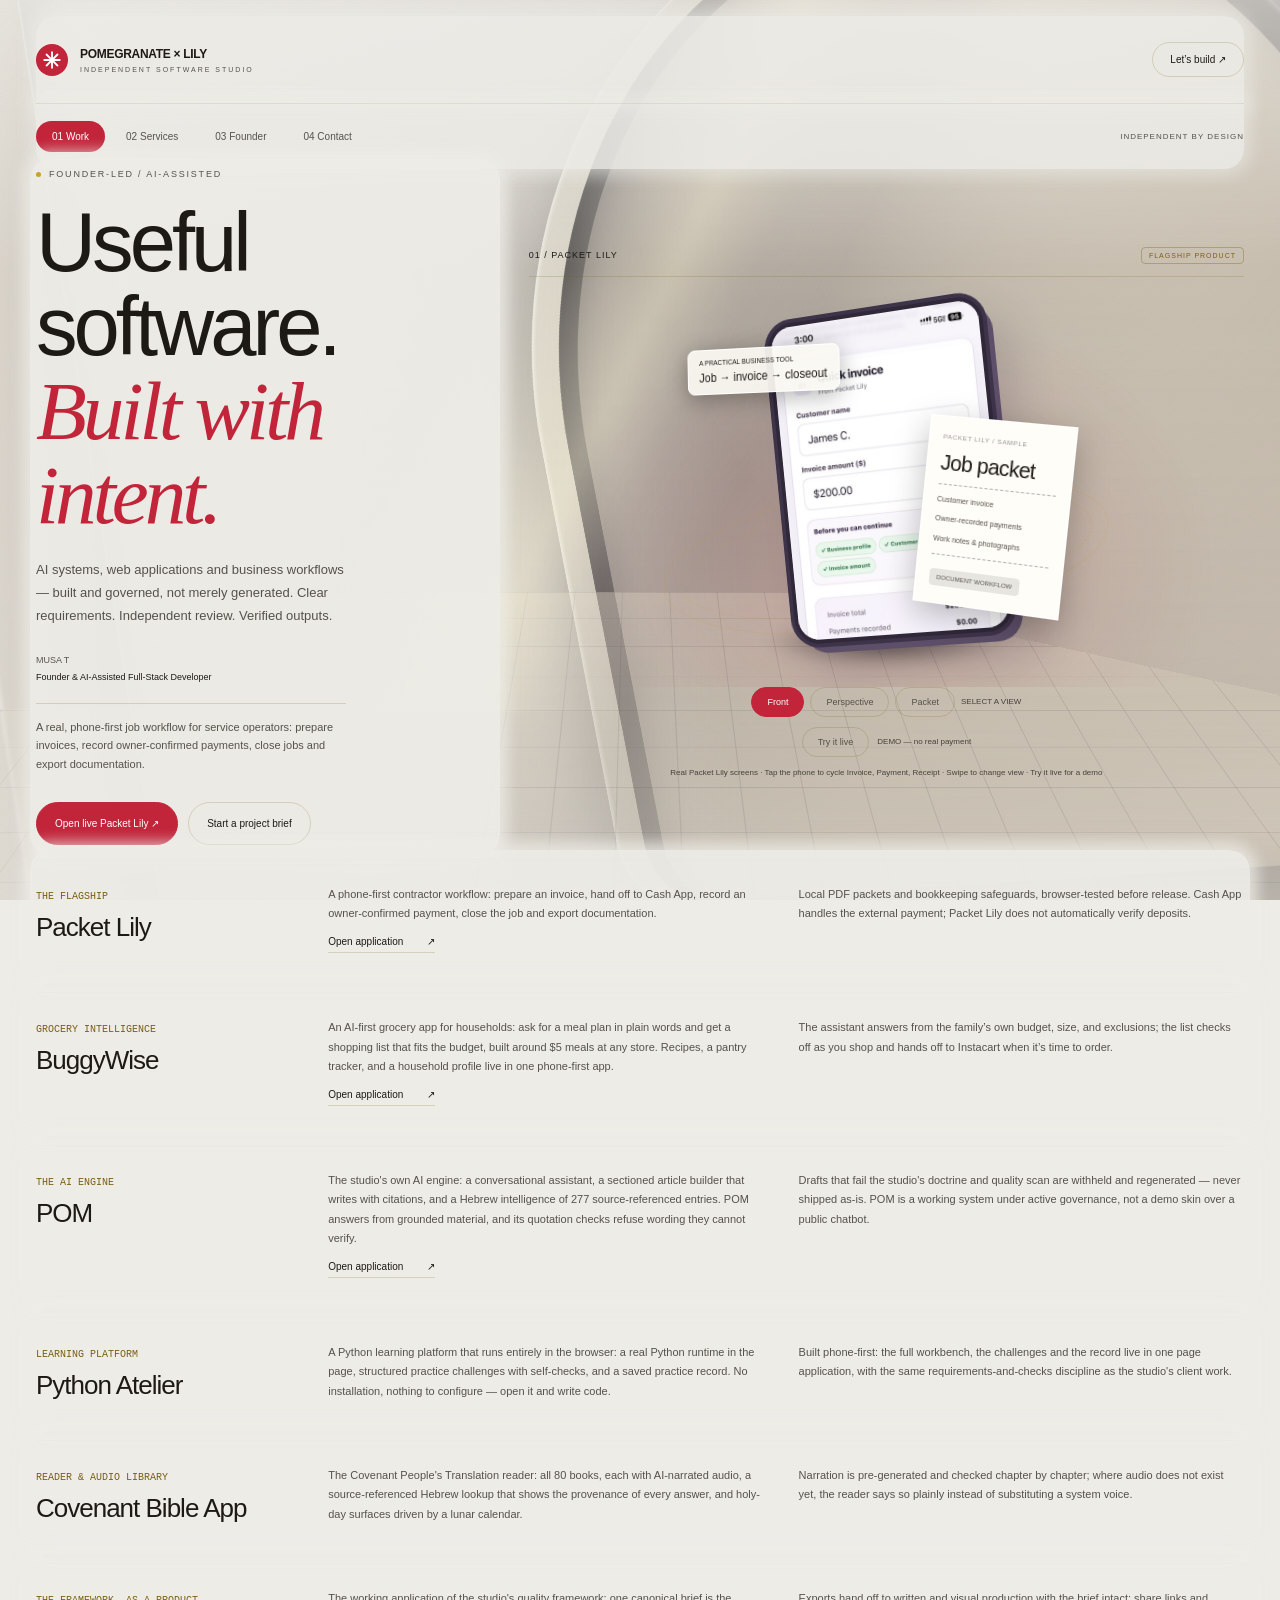
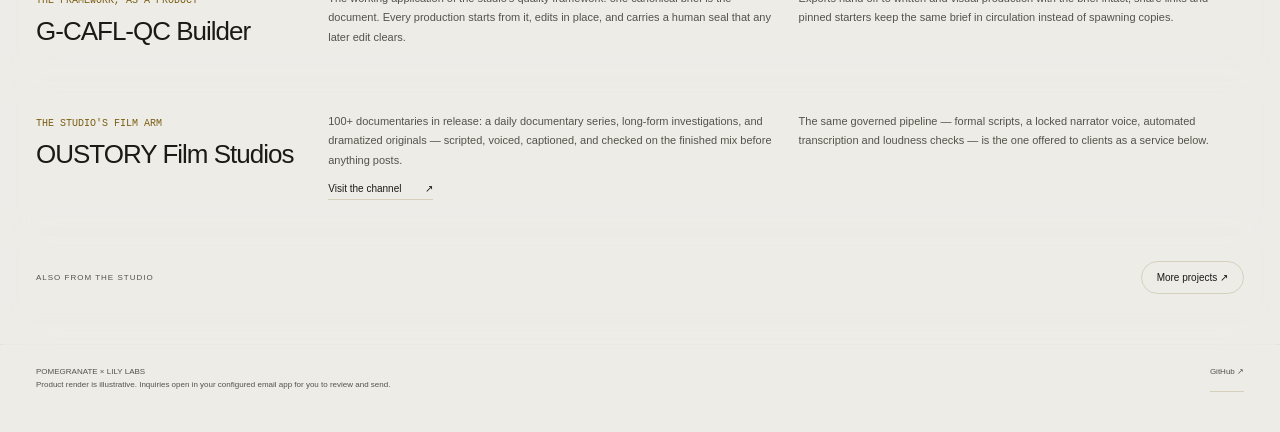
==== commit 2d7756f0: "Add BuggyWise to the Work portfolio (Grocery Intelligence)" ====
--- a/index.html
+++ b/index.html
@@ -1,2 +1,2 @@
 <!doctype html>
-<html lang="en"><head><meta charset="utf-8"><meta name="viewport" content="width=device-width,initial-scale=1,viewport-fit=cover"><meta name="theme-color" content="#edece7"><meta property="og:type" content="website"><meta property="og:title" content="Pomegranate × Lily Labs — Independent Software Studio"><meta property="og:description" content="AI systems, web applications and business workflows — built and governed, not merely generated. Clear requirements. Independent review. Verified outputs."><meta name="referrer" content="no-referrer"><meta name="description" content="Pomegranate × Lily Labs builds AI systems, web applications, and business workflows — directed by the founder, built by a multi-agent AI operation, and released only after independent quality checks."><title>Pomegranate × Lily Labs — Independent Software Studio</title><link rel="icon" href="favicon.svg" type="image/svg+xml"><link rel="stylesheet" href="studio.css"><script src="studio.js" defer></script></head><body><div class="site"><header class="top"><a href="./" class="wordmark"><span class="mark" aria-hidden="true"><svg viewBox="0 0 32 32" fill="none"><path d="M16 4v24M4 16h24M7.5 7.5l17 17M7.5 24.5l17-17" stroke="currentColor" stroke-width="3" stroke-linecap="square"/><circle cx="16" cy="16" r="3.2" fill="currentColor"/></svg></span><span>POMEGRANATE × LILY<small>INDEPENDENT SOFTWARE STUDIO</small></span></a><button class="build-link" id="contact-cta" type="button">Let’s build <span aria-hidden="true">↗&#xfe0e;</span></button></header><input class="route" type="radio" name="route" id="nav-work" checked aria-label="Work"><input class="route" type="radio" name="route" id="nav-services" aria-label="Services"><input class="route" type="radio" name="route" id="nav-founder" aria-label="Founder"><input class="route" type="radio" name="route" id="nav-contact" aria-label="Contact"><nav class="navigation" aria-label="Studio views"><label for="nav-work">01 Work</label><label for="nav-services">02 Services</label><label for="nav-founder">03 Founder</label><label for="nav-contact">04 Contact</label><small>INDEPENDENT BY DESIGN</small></nav><main><section class="page" id="work"><div class="work-layout"><div class="intro"><div class="eyebrow">FOUNDER-LED / AI-ASSISTED</div><h1>Useful software.<br><em>Built with intent.</em></h1><p>AI systems, web applications and business workflows — built and governed, not merely generated. Clear requirements. Independent review. Verified outputs.</p><div class="founder-line">MUSA T<span>Founder &amp; AI-Assisted Full-Stack Developer</span></div><p class="product-note">A real, phone-first job workflow for service operators: prepare invoices, record owner-confirmed payments, close jobs and export documentation.</p><div class="intro-actions"><a class="btn" href="packet-lily-demo.html" target="_blank" rel="noopener noreferrer">Open live Packet Lily ↗&#xfe0e;</a><a class="btn secondary" href="#contact" id="project-cta">Start a project brief</a></div></div><div class="stage-wrap"><div class="stage-header"><span>01 / PACKET LILY</span><span class="badge">FLAGSHIP PRODUCT</span></div><input class="mode" type="radio" name="angle" id="angle-front" checked aria-label="Front view"><input class="mode" type="radio" name="angle" id="angle-side" aria-label="Side view"><input class="mode" type="radio" name="angle" id="angle-packet" aria-label="Packet view"><div class="stage" id="stage" aria-label="Illustrative Packet Lily product model"><div class="back-line" aria-hidden="true"></div><div class="ground" aria-hidden="true"></div><div class="product"><div class="phone"><div class="screen" data-mode="shots"><img class="shot on" data-shot="invoice" src="[data-uri]" alt="Packet Lily invoice screen"><img class="shot" data-shot="payment" src="[data-uri]" alt="Packet Lily payment screen"><img class="shot" data-shot="receipt" src="[data-uri]" alt="Packet Lily receipt screen"><div class="live"><div class="live-badge">DEMO — no real payment, nothing leaves this page</div><div class="live-step on" data-step="1"><h4>Invoice (demo)</h4><label>Customer name<input id="live-name" type="text" placeholder="Customer name" autocomplete="off"></label><label>Amount ($)<input id="live-amount" type="number" inputmode="decimal" min="0" step="0.01" placeholder="0.00"></label><p class="live-note" id="live-note"></p><button id="live-generate" type="button">Generate invoice</button></div><div class="live-step" data-step="2"><h4>Invoice ready (demo)</h4><p>Customer: <strong id="live-customer-out"></strong></p><p>Invoice total: <strong id="live-total-out"></strong></p><p>Method: Cash App — demo only</p><button id="live-record" type="button">Record payment</button><button id="live-back1" type="button" class="secondary">Back</button></div><div class="live-step" data-step="3"><h4>Payment recorded</h4><p>Paid by: <strong id="live-paid-by"></strong></p><p>Amount: <strong id="live-paid-amount"></strong></p><p>Current balance due: <strong>$0.00</strong></p><button id="live-restart" type="button">Start over</button><button id="live-to-shots" type="button" class="secondary">Back to screenshots</button></div></div></div></div><div class="paper"><div class="tiny">PACKET LILY / SAMPLE</div><h4>Job packet</h4><hr><p>Customer invoice</p><p>Owner-recorded payments</p><p>Work notes &amp; photographs</p><hr><span class="pill">DOCUMENT WORKFLOW</span></div><div class="floating-tag">A PRACTICAL BUSINESS TOOL<strong>Job → invoice → closeout</strong></div></div></div><div class="angle-controls"><label for="angle-front">Front</label><label for="angle-side">Perspective</label><label for="angle-packet">Packet</label><span class="hint">SELECT A VIEW</span></div><div class="demo-toggle"><button id="demo-toggle" type="button">Try it live</button><span class="demo-hint">DEMO — no real payment</span></div><p class="render-note">Real Packet Lily screens · Tap the phone to cycle Invoice, Payment, Receipt · Swipe to change view · Try it live for a demo</p></div></div><div class="project-summary"><div><span class="number">THE FLAGSHIP</span><h2>Packet Lily</h2></div><div><p>A phone-first contractor workflow: prepare an invoice, hand off to Cash App, record an owner-confirmed payment, close the job and export documentation.</p><a class="link" href="packet-lily-demo.html" target="_blank" rel="noopener noreferrer">Open application <span>↗&#xfe0e;</span></a></div><div><p>Local PDF packets and bookkeeping safeguards, browser-tested before release. Cash App handles the external payment; Packet Lily does not automatically verify deposits.</p></div></div><div class="project-summary"><div><span class="number">THE AI ENGINE</span><h2>POM</h2></div><div><p>The studio's own AI engine: a conversational assistant, a sectioned article builder that writes with citations, and a Hebrew intelligence of 277 source-referenced entries. POM answers from grounded material, and its quotation checks refuse wording they cannot verify.</p><a class="link" href="https://pom-lily-labs.pages.dev/" target="_blank" rel="noopener noreferrer">Open application <span>↗&#xfe0e;</span></a></div><div><p>Drafts that fail the studio's doctrine and quality scan are withheld and regenerated — never shipped as-is. POM is a working system under active governance, not a demo skin over a public chatbot.</p></div></div><div class="project-summary"><div><span class="number">LEARNING PLATFORM</span><h2>Python Atelier</h2></div><div><p>A Python learning platform that runs entirely in the browser: a real Python runtime in the page, structured practice challenges with self-checks, and a saved practice record. No installation, nothing to configure — open it and write code.</p></div><div><p>Built phone-first: the full workbench, the challenges and the record live in one page application, with the same requirements-and-checks discipline as the studio's client work.</p></div></div><div class="project-summary"><div><span class="number">READER &amp; AUDIO LIBRARY</span><h2>Covenant Bible App</h2></div><div><p>The Covenant People's Translation reader: all 80 books, each with AI-narrated audio, a source-referenced Hebrew lookup that shows the provenance of every answer, and holy-day surfaces driven by a lunar calendar.</p></div><div><p>Narration is pre-generated and checked chapter by chapter; where audio does not exist yet, the reader says so plainly instead of substituting a system voice.</p></div></div><div class="project-summary"><div><span class="number">THE FRAMEWORK, AS A PRODUCT</span><h2>G-CAFL-QC Builder</h2></div><div><p>The working application of the studio's quality framework: one canonical brief is the document. Every production starts from it, edits in place, and carries a human seal that any later edit clears.</p></div><div><p>Exports hand off to written and visual production with the brief intact; share links and pinned starters keep the same brief in circulation instead of spawning copies.</p></div></div><div class="project-summary"><div><span class="number">THE STUDIO'S FILM ARM</span><h2>OUSTORY Film Studios</h2></div><div><p>100+ documentaries in release: a daily documentary series, long-form investigations, and dramatized originals — scripted, voiced, captioned, and checked on the finished mix before anything posts.</p><a class="link" href="https://www.tiktok.com/@oustoryfilms" target="_blank" rel="noopener noreferrer">Visit the channel <span>↗&#xfe0e;</span></a></div><div><p>The same governed pipeline — formal scripts, a locked narrator voice, automated transcription and loudness checks — is the one offered to clients as a service below.</p></div></div><div class="supporting"><span>ALSO FROM THE STUDIO</span><a href="https://github.com/pomlilylabs" target="_blank" rel="noopener noreferrer">More projects ↗&#xfe0e;</a></div></section><section class="page" id="services"><div class="text-page"><div class="eyebrow">WHAT WE BUILD</div><h2>Start with the problem.<br><em>Build the right thing.</em></h2><div class="service-row"><small>01</small><h3>Web applications<br>&amp; business websites</h3><p>Mobile-first websites and focused web tools, scoped around real users, required outputs and agreed acceptance checks.</p></div><div class="service-row"><small>02</small><h3>AI &amp; API integration</h3><p>Custom AI assistants and agents grounded in your own documents and data, the prompt systems behind them, multi-agent workflows with build-and-review separation, AI content systems with verification gates, and AI output auditing that catches fabricated claims before they ship. Bounded scope, explicit data boundaries, and loading, error and fallback behavior defined up front.</p></div><div class="service-row"><small>03</small><h3>Documents &amp; workflows</h3><p>Forms, reports, document exports and structured briefs that connect repeatable tasks. Storage, authentication and payments are scoped separately.</p></div><div class="service-row"><small>04</small><h3>Repair &amp; refinement</h3><p>Reproduce a defined issue, investigate its cause, make a targeted fix and check the affected flow. Unrelated redesigns and refactors stay out of scope.</p></div><div class="service-row"><small>05</small><h3>AI-narrated media production</h3><p>Documentary and short-form video editing, AI narration and voiceover, and repurposing batches cut from longer work — all on one studio pipeline: formally written scripts, a locked narrator voice, word-level burned-in captions, and transcription-verified delivery with loudness checks on the finished mix. The pipeline has shipped 100+ published films.</p></div><div class="service-row"><small>06</small><h3>Graphic design<br>&amp; brand identity</h3><p>Logos and mark systems, brand architecture, and graphics for social and print — designed as systems with rules, not one-off images. The studio’s own brand marks and the design layer of its book covers are the standing samples.</p></div><div class="service-row"><small>07</small><h3>Book design, ads<br>&amp; publishing</h3><p>Book covers, interior formatting and KDP print and ebook production, and finished video book ads built from the real cover and the verified price. Fourteen-plus published titles and fourteen shipped book ads stand as the record.</p></div><div class="service-row"><small>08</small><h3>Research writing<br>&amp; content systems</h3><p>Source-verified long-form articles delivered with their source ledgers, documentary scripts, technical documentation, resumes and website copy — plus social media content production and strategy run as a system, on a daily documentary channel that funnels viewers to books and offers. The Freedom Arkives article library and the channel’s record are the samples.</p></div><div class="service-row"><small>09</small><h3>E-learning<br>&amp; training design</h3><p>Interactive practice systems with self-checking exercises, learning records and training manuals — instructional design backed by a doctorate in education. Python Atelier, a working in-browser Python platform with five self-checking challenges and a practice record, is the proof.</p></div><div class="service-row"><small>10</small><h3>Admin &amp; operations support</h3><p>Data processing and cleanup, spreadsheet trackers and templates, transcription checked against the source audio, and document operations support — the same order-and-systems discipline that runs the studio’s own multi-project production.</p></div><div class="service-row"><small>11</small><h3>QA &amp; testing</h3><p>Website and web-app testing as a defined sprint: real-device checks, plain-language issue lists with reproductions, and re-verification after fixes — nothing called done until it has been checked on the finished build.</p></div></div></section><section class="page" id="founder"><div class="text-page"><div class="eyebrow">THE FOUNDER / THE METHOD</div><h2>Human direction.<br><em>AI-assisted execution.</em></h2><div class="founder-grid"><div><figure class="founder-photo"><img src="[data-uri]